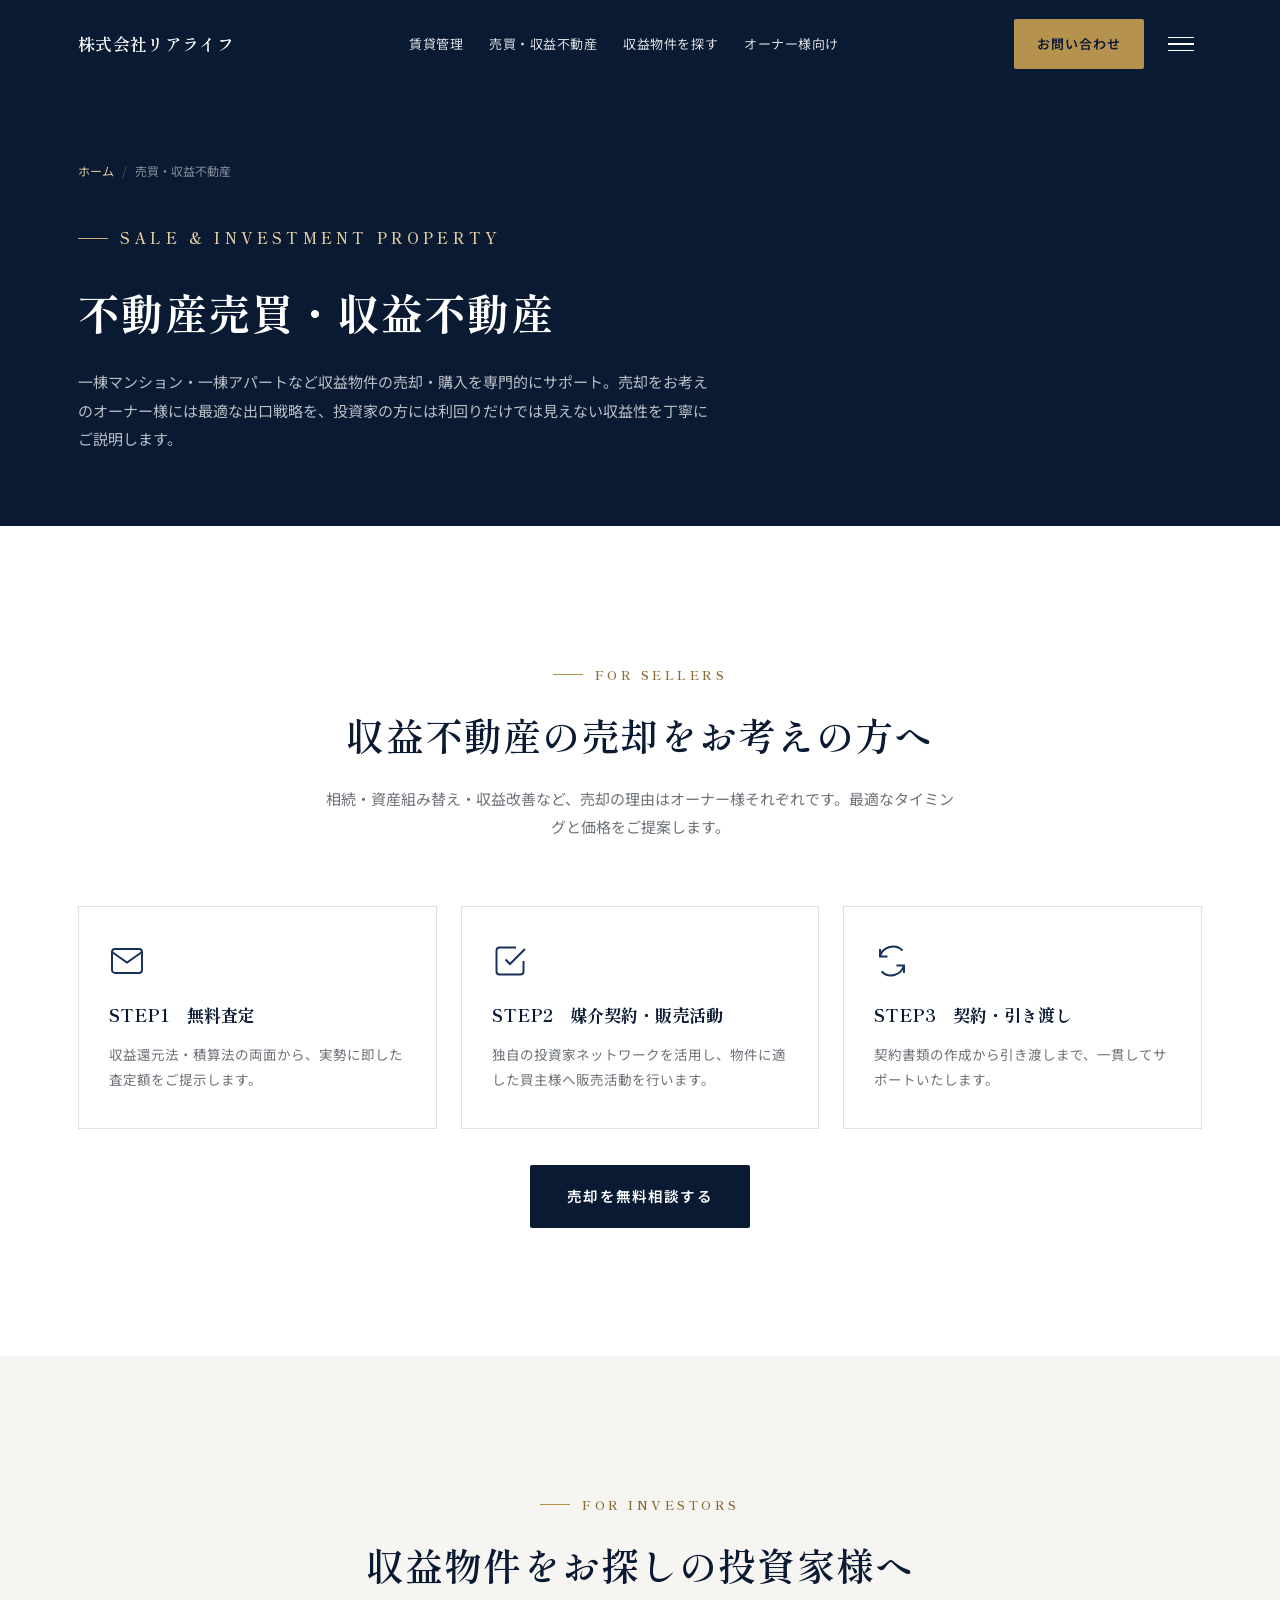
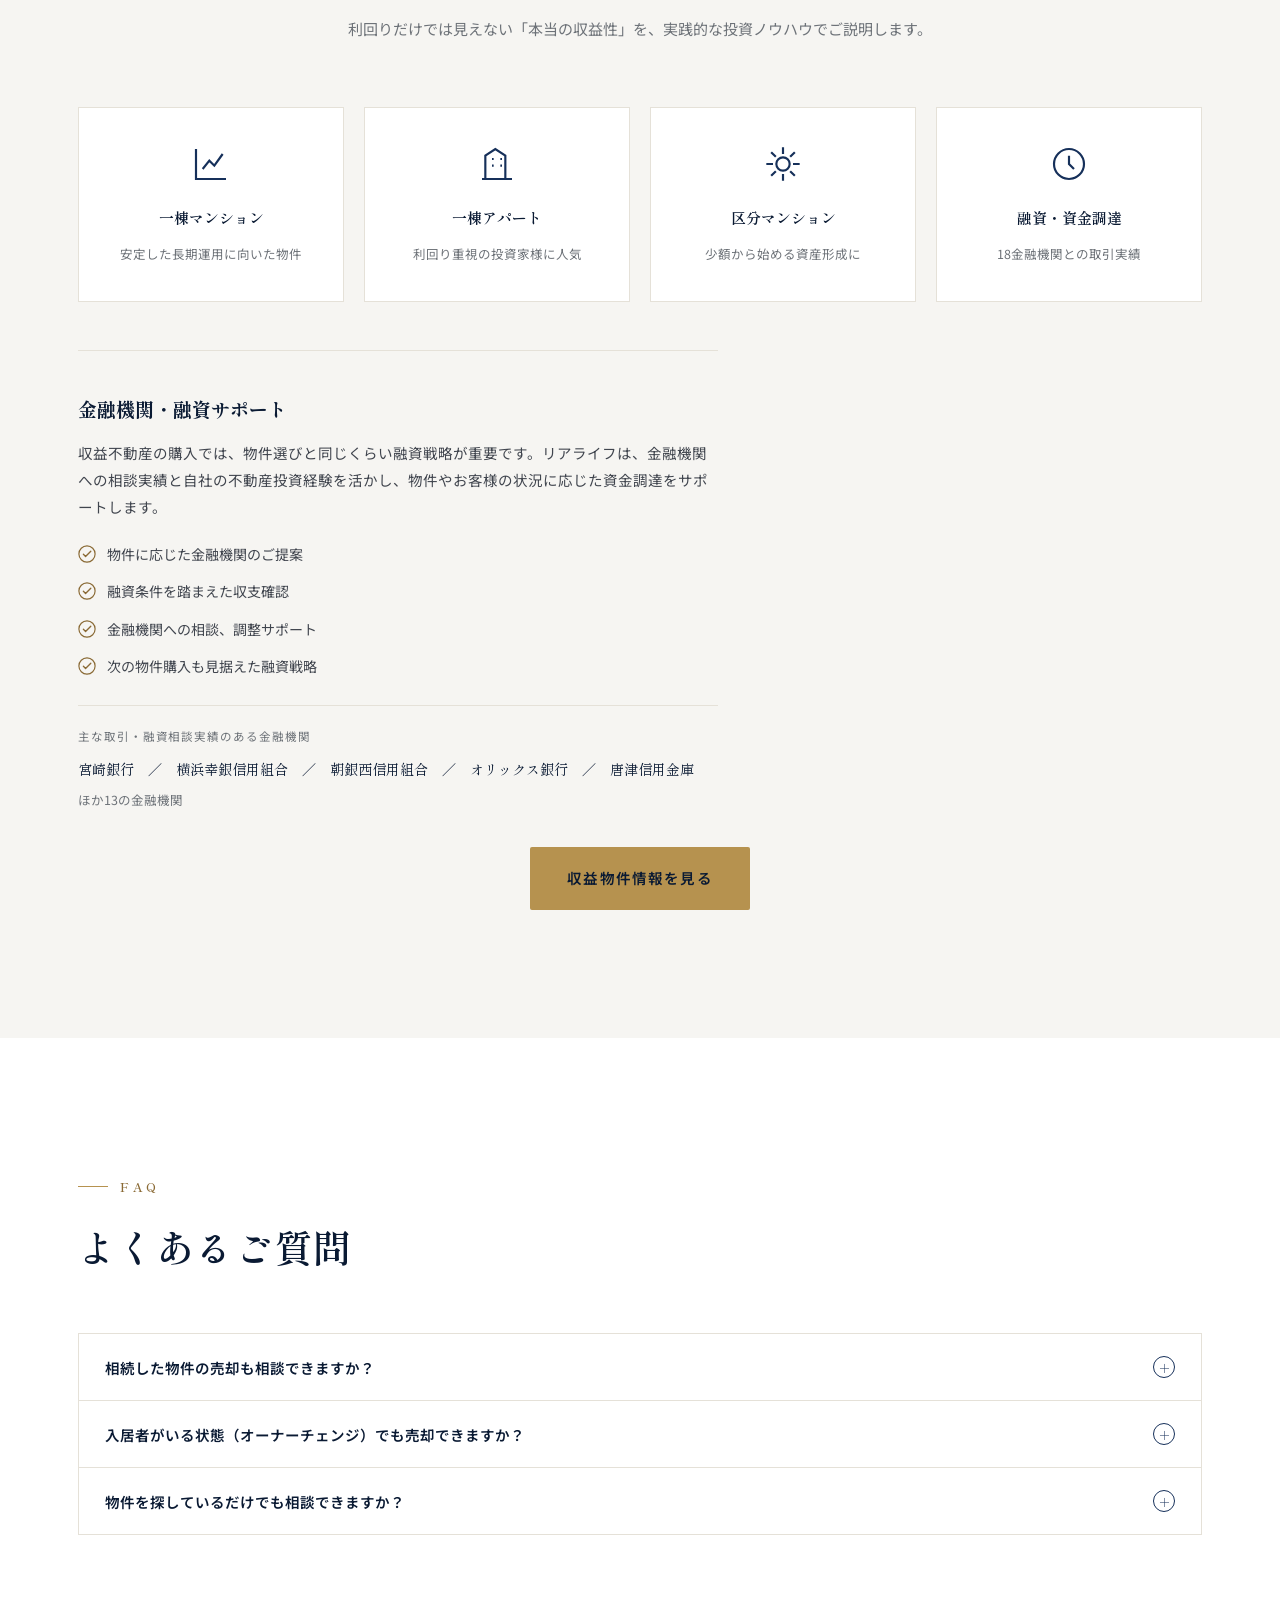
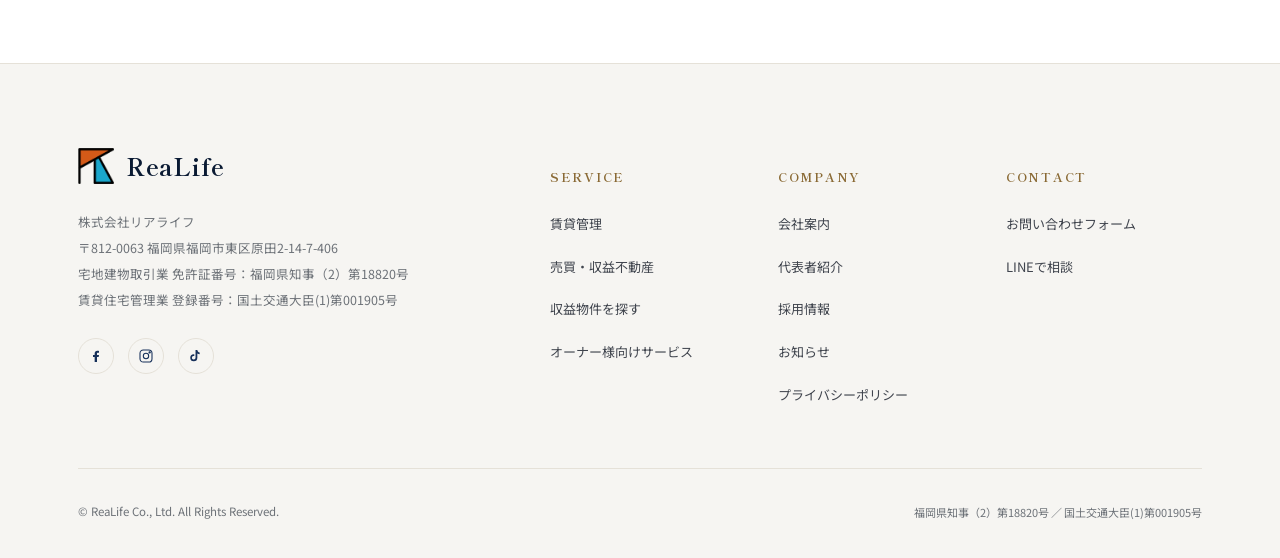
==== pages/baibai.html @ 7f7ec843 "Route inquiry buttons to the contact form, fix form a11y/SEO, tidy copy Consultation/application but" ====
﻿<!doctype html>
<html lang="ja">
<head>
<meta charset="UTF-8" />
<meta name="viewport" content="width=device-width, initial-scale=1, viewport-fit=cover" />
<title>売買・収益不動産｜株式会社リアライフ｜福岡の収益物件売却</title>
<meta name="description" content="福岡の収益不動産売買なら株式会社リアライフ。一棟マンション・一棟アパートの売却相談、投資家様への物件紹介まで対応します。" />
<link rel="canonical" href="https://www.rl-group.jp/pages/baibai.html" />

<!-- Open Graph -->
<meta property="og:type" content="website" />
<meta property="og:site_name" content="株式会社リアライフ" />
<meta property="og:title" content="売買・収益不動産｜株式会社リアライフ｜福岡の収益物件売却" />
<meta property="og:description" content="福岡の収益不動産売買なら株式会社リアライフ。一棟マンション・一棟アパートの売却相談、投資家様への物件紹介まで対応します。" />
<meta property="og:url" content="https://www.rl-group.jp/pages/baibai.html" />
<meta property="og:image" content="../assets/img/ogp-realife.jpg" />
<meta property="og:locale" content="ja_JP" />
<meta name="twitter:card" content="summary_large_image" />
<meta name="twitter:title" content="売買・収益不動産｜株式会社リアライフ｜福岡の収益物件売却" />
<meta name="twitter:description" content="福岡の収益不動産売買なら株式会社リアライフ。一棟マンション・一棟アパートの売却相談、投資家様への物件紹介まで対応します。" />
<meta name="twitter:image" content="../assets/img/ogp-realife.jpg" />
<link rel="icon" href="../assets/img/logo-icon.png" type="image/png" />
<meta name="theme-color" content="#eaf6fb" />
<link rel="preconnect" href="https://fonts.googleapis.com" />
<link rel="preconnect" href="https://fonts.gstatic.com" crossorigin />
<link href="https://fonts.googleapis.com/css2?family=Shippori+Mincho:wght@500;600;700&family=Noto+Sans+JP:wght@400;500;600;700&display=swap" rel="stylesheet" />
<link rel="stylesheet" href="../assets/css/style.css" />
</head>
<body>

<header class="site-header">
  <div class="container">
    <a href="../index.html" class="brand">
      <span class="brand-name">株式会社リアライフ</span>
    </a>

    <nav class="main-nav" aria-label="グローバルナビゲーション">
      <a href="chintai-kanri.html">賃貸管理</a>
      <a href="baibai.html">売買・収益不動産</a>
      <a href="bukken.html">収益物件を探す</a>
      <a href="owner.html">オーナー様向け</a>
    </nav>

    <div class="header-actions">
      <a href="contact.html" class="btn btn-gold btn-sm">お問い合わせ</a>
      <button class="nav-toggle" aria-label="メニューを開く" aria-expanded="false">
        <span></span><span></span><span></span>
      </button>
    </div>
  </div>
</header>

<nav class="mobile-nav" aria-label="モバイルナビゲーション">
  <div class="mobile-nav-groups">
    <div class="mobile-nav-group">
      <p class="mobile-nav-label">サービスを探す</p>
      <ul>
        <li><a href="../index.html#service">サービス紹介</a></li>
        <li><a href="chintai-kanri.html">賃貸管理</a></li>
        <li><a href="baibai.html">売買・収益不動産</a></li>
        <li><a href="bukken.html">収益物件を探す</a></li>
        <li><a href="owner.html">オーナー様向け</a></li>
      </ul>
    </div>
    <div class="mobile-nav-group">
      <p class="mobile-nav-label">リアライフを知る</p>
      <ul>
        <li><a href="company.html">会社案内</a></li>
        <li><a href="president.html">代表者紹介</a></li>
        <li><a href="../index.html#numbers">数字で見るリアライフ</a></li>
        <li><a href="../index.html#about">リアライフについて</a></li>
      </ul>
    </div>
    <div class="mobile-nav-group">
      <p class="mobile-nav-label">その他</p>
      <ul>
        <li><a href="../index.html#voice">オーナー様の声</a></li>
        <li><a href="news.html">お知らせ</a></li>
        <li><a href="recruit.html">採用情報</a></li>
        <li><a href="contact.html">お問い合わせ</a></li>
      </ul>
    </div>
  </div>
</nav>

<main>
  <section class="page-hero">
    <div class="container">
      <nav class="breadcrumb"><a href="../index.html">ホーム</a><span class="sep">/</span><span>売買・収益不動産</span></nav>
      <p class="eyebrow">SALE &amp; INVESTMENT PROPERTY</p>
      <h1>不動産売買・収益不動産</h1>
      <p>一棟マンション・一棟アパートなど収益物件の売却・購入を専門的にサポート。売却をお考えのオーナー様には最適な出口戦略を、投資家の方には利回りだけでは見えない収益性を丁寧にご説明します。</p>
    </div>
  </section>

  <section class="section-pad">
    <div class="container">
      <div class="section-head reveal">
        <p class="eyebrow" style="justify-content:center">FOR SELLERS</p>
        <h2 class="section-title">収益不動産の売却をお考えの方へ</h2>
        <p class="section-lead">相続・資産組み替え・収益改善など、売却の理由はオーナー様それぞれです。最適なタイミングと価格をご提案します。</p>
      </div>
      <div class="results-grid reveal">
        <div class="result-card">
          <div class="icon"><svg viewBox="0 0 24 24" fill="none" stroke="currentColor" stroke-width="1.5"><rect x="2" y="4" width="20" height="16" rx="2"/><path d="m22 6-10 7L2 6"/></svg></div>
          <h4>STEP1　無料査定</h4>
          <p>収益還元法・積算法の両面から、実勢に即した査定額をご提示します。</p>
        </div>
        <div class="result-card">
          <div class="icon"><svg viewBox="0 0 24 24" fill="none" stroke="currentColor" stroke-width="1.5"><path d="M9 11l3 3L22 4"/><path d="M21 12v7a2 2 0 0 1-2 2H5a2 2 0 0 1-2-2V5a2 2 0 0 1 2-2h11"/></svg></div>
          <h4>STEP2　媒介契約・販売活動</h4>
          <p>独自の投資家ネットワークを活用し、物件に適した買主様へ販売活動を行います。</p>
        </div>
        <div class="result-card">
          <div class="icon"><svg viewBox="0 0 24 24" fill="none" stroke="currentColor" stroke-width="1.5"><path d="M4 4v5h5"/><path d="M20 20v-5h-5"/><path d="M4 9a9 9 0 0 1 15-4M20 15a9 9 0 0 1-15 4"/></svg></div>
          <h4>STEP3　契約・引き渡し</h4>
          <p>契約書類の作成から引き渡しまで、一貫してサポートいたします。</p>
        </div>
      </div>
      <div class="news-more reveal">
        <a href="contact.html?type=sale#contact-form" class="btn btn-navy">売却を無料相談する</a>
      </div>
    </div>
  </section>

  <section class="section-pad bg-off">
    <div class="container">
      <div class="section-head reveal">
        <p class="eyebrow" style="justify-content:center">FOR INVESTORS</p>
        <h2 class="section-title">収益物件をお探しの投資家様へ</h2>
        <p class="section-lead">利回りだけでは見えない「本当の収益性」を、実践的な投資ノウハウでご説明します。</p>
      </div>
      <div class="service-grid reveal">
        <div class="service-card">
          <div class="service-icon"><svg viewBox="0 0 24 24" fill="none" stroke="currentColor" stroke-width="1.5"><path d="M3 3v18h18"/><path d="M7 15l4-5 3 3 5-7"/></svg></div>
          <p class="service-name">一棟マンション</p>
          <p class="service-desc">安定した長期運用に向いた物件</p>
        </div>
        <div class="service-card">
          <div class="service-icon"><svg viewBox="0 0 24 24" fill="none" stroke="currentColor" stroke-width="1.5"><path d="M3 21h18M5 21V7l6-4 6 4v14M9 9h1M9 13h1M14 9h1M14 13h1"/></svg></div>
          <p class="service-name">一棟アパート</p>
          <p class="service-desc">利回り重視の投資家様に人気</p>
        </div>
        <div class="service-card">
          <div class="service-icon"><svg viewBox="0 0 24 24" fill="none" stroke="currentColor" stroke-width="1.5"><path d="M12 2v4M12 18v4M4.9 4.9l2.8 2.8M16.3 16.3l2.8 2.8M2 12h4M18 12h4M4.9 19.1l2.8-2.8M16.3 7.7l2.8-2.8"/><circle cx="12" cy="12" r="4"/></svg></div>
          <p class="service-name">区分マンション</p>
          <p class="service-desc">少額から始める資産形成に</p>
        </div>
        <div class="service-card">
          <div class="service-icon"><svg viewBox="0 0 24 24" fill="none" stroke="currentColor" stroke-width="1.5"><circle cx="12" cy="12" r="9"/><path d="M12 7v5l3 3"/></svg></div>
          <p class="service-name">融資・資金調達</p>
          <p class="service-desc">18金融機関との取引実績</p>
        </div>
      </div>
      <div class="finance-support reveal">
        <h3>金融機関・融資サポート</h3>
        <p>収益不動産の購入では、物件選びと同じくらい融資戦略が重要です。リアライフは、金融機関への相談実績と自社の不動産投資経験を活かし、物件やお客様の状況に応じた資金調達をサポートします。</p>
        <ul class="cp-points">
          <li><svg class="cp-check" viewBox="0 0 20 20" aria-hidden="true"><circle cx="10" cy="10" r="9" fill="none" stroke="currentColor" stroke-width="1.3"/><path d="M6 10.3l2.4 2.4L14.2 7" fill="none" stroke="currentColor" stroke-width="1.5" stroke-linecap="round" stroke-linejoin="round"/></svg>物件に応じた金融機関のご提案</li>
          <li><svg class="cp-check" viewBox="0 0 20 20" aria-hidden="true"><circle cx="10" cy="10" r="9" fill="none" stroke="currentColor" stroke-width="1.3"/><path d="M6 10.3l2.4 2.4L14.2 7" fill="none" stroke="currentColor" stroke-width="1.5" stroke-linecap="round" stroke-linejoin="round"/></svg>融資条件を踏まえた収支確認</li>
          <li><svg class="cp-check" viewBox="0 0 20 20" aria-hidden="true"><circle cx="10" cy="10" r="9" fill="none" stroke="currentColor" stroke-width="1.3"/><path d="M6 10.3l2.4 2.4L14.2 7" fill="none" stroke="currentColor" stroke-width="1.5" stroke-linecap="round" stroke-linejoin="round"/></svg>金融機関への相談、調整サポート</li>
          <li><svg class="cp-check" viewBox="0 0 20 20" aria-hidden="true"><circle cx="10" cy="10" r="9" fill="none" stroke="currentColor" stroke-width="1.3"/><path d="M6 10.3l2.4 2.4L14.2 7" fill="none" stroke="currentColor" stroke-width="1.5" stroke-linecap="round" stroke-linejoin="round"/></svg>次の物件購入も見据えた融資戦略</li>
        </ul>
        <div class="finance-banks">
          <p class="finance-banks-label">主な取引・融資相談実績のある金融機関</p>
          <p class="finance-banks-list"><span>宮崎銀行</span>　／　<span>横浜幸銀信用組合</span>　／　<span>朝銀西信用組合</span>　／　<span>オリックス銀行</span>　／　<span>唐津信用金庫</span></p>
          <p class="finance-banks-more">ほか13の金融機関</p>
        </div>
      </div>
      <div class="news-more reveal">
        <a href="bukken.html" class="btn btn-gold">収益物件情報を見る</a>
      </div>
    </div>
  </section>

  <section class="section-pad">
    <div class="container">
      <div class="section-head left reveal">
        <p class="eyebrow">FAQ</p>
        <h2 class="section-title" style="text-align:left">よくあるご質問</h2>
      </div>
      <div class="faq-list reveal">
        <div class="faq-item">
          <button class="faq-q"><span>相続した物件の売却も相談できますか？</span><span class="mark">＋</span></button>
          <div class="faq-a"><div class="faq-a-inner">はい、相続に伴う不動産の売却相談を多数お受けしています。税理士・司法書士とも連携し、スムーズな売却をサポートします。</div></div>
        </div>
        <div class="faq-item">
          <button class="faq-q"><span>入居者がいる状態（オーナーチェンジ）でも売却できますか？</span><span class="mark">＋</span></button>
          <div class="faq-a"><div class="faq-a-inner">可能です。オーナーチェンジ物件として、収益還元価格を基準に査定・販売活動を行います。</div></div>
        </div>
        <div class="faq-item">
          <button class="faq-q"><span>物件を探しているだけでも相談できますか？</span><span class="mark">＋</span></button>
          <div class="faq-a"><div class="faq-a-inner">もちろんです。条件に近い新着物件が出た際にご連絡することも可能です。お気軽にお問い合わせください。</div></div>
        </div>
      </div>
    </div>
  </section>
</main>

<footer class="site-footer">
  <div class="container">
    <div class="footer-top">
      <div class="footer-brand reveal">
        <div class="brand" style="margin-bottom:4px;">
          <img src="../assets/img/logo-icon.png" alt="株式会社リアライフ" class="brand-logo" width="40" height="40" />
          <span class="brand-mark">ReaLife</span>
        </div>
        <p>
          株式会社リアライフ<br />
          〒812-0063 福岡県福岡市東区原田2-14-7-406<br />
          宅地建物取引業 免許証番号：福岡県知事（2）第18820号<br />
          賃貸住宅管理業 登録番号：国土交通大臣(1)第001905号
        </p>
        <div class="footer-sns">
          <a href="https://www.facebook.com/profile.php?id=100063649566721" aria-label="Facebook"><svg viewBox="0 0 24 24" fill="currentColor"><path d="M13.5 21v-7.5h2.5l.5-3H13.5V8.5c0-.9.25-1.5 1.55-1.5H16.5V4.35C16.2 4.3 15.2 4.2 14 4.2c-2.4 0-4 1.45-4 4.1V10.5H7.5v3H10V21h3.5Z"/></svg></a>
          <a href="https://www.instagram.com/manshitsu_madoguchi_realife/" aria-label="Instagram"><svg viewBox="0 0 24 24" fill="none" stroke="currentColor" stroke-width="1.6"><rect x="3" y="3" width="18" height="18" rx="5"/><circle cx="12" cy="12" r="4"/><circle cx="17.5" cy="6.5" r="1"/></svg></a>
          <a href="https://www.tiktok.com/@realife_manshitsu" aria-label="TikTok"><svg viewBox="0 0 24 24" fill="currentColor"><path d="M14 3c.3 1.9 1.6 3.4 3.5 3.8V9.4c-1.3 0-2.5-.4-3.5-1.1v6.4a5.3 5.3 0 1 1-5.3-5.3c.2 0 .5 0 .7.1v2.6a2.7 2.7 0 1 0 1.9 2.6V3H14Z"/></svg></a>
        </div>
      </div>

      <div class="footer-cols">
        <div class="footer-col reveal">
          <h5>SERVICE</h5>
          <ul>
            <li><a href="chintai-kanri.html">賃貸管理</a></li>
            <li><a href="baibai.html">売買・収益不動産</a></li>
            <li><a href="bukken.html">収益物件を探す</a></li>
            <li><a href="owner.html">オーナー様向けサービス</a></li>
          </ul>
        </div>
        <div class="footer-col reveal">
          <h5>COMPANY</h5>
          <ul>
            <li><a href="company.html">会社案内</a></li>
            <li><a href="president.html">代表者紹介</a></li>
            <li><a href="recruit.html">採用情報</a></li>
            <li><a href="news.html">お知らせ</a></li>
            <li><a href="privacy.html">プライバシーポリシー</a></li>
          </ul>
        </div>
        <div class="footer-col reveal">
          <h5>CONTACT</h5>
          <ul>
            <li><a href="contact.html">お問い合わせフォーム</a></li>
            <li><a href="#">LINEで相談</a></li>
          </ul>
        </div>
      </div>
    </div>

    <div class="footer-bottom">
      <span>© ReaLife Co., Ltd. All Rights Reserved.</span>
      <span class="footer-license">福岡県知事（2）第18820号 ／ 国土交通大臣(1)第001905号</span>
    </div>
  </div>
</footer>

<div class="mobile-cta-bar" aria-label="お問い合わせクイックメニュー">
  <a href="#" class="cta-line">
    <svg viewBox="0 0 24 24" fill="currentColor"><path d="M12 2C6.48 2 2 5.94 2 10.8c0 2.8 1.55 5.28 3.97 6.9-.13.98-.5 2.36-1.15 3.6-.1.2.09.42.3.36 1.98-.55 3.5-1.32 4.32-1.82.83.16 1.7.24 2.56.24 5.52 0 10-3.94 10-8.8S17.52 2 12 2Z"/></svg>
    LINE相談
  </a>
  <a href="tel:0927105982" class="cta-tel">
    <svg viewBox="0 0 24 24" fill="none" stroke="currentColor" stroke-width="1.6"><path d="M22 16.92v3a2 2 0 0 1-2.18 2 19.79 19.79 0 0 1-8.63-3.07 19.5 19.5 0 0 1-6-6 19.79 19.79 0 0 1-3.07-8.67A2 2 0 0 1 4.11 2h3a2 2 0 0 1 2 1.72c.13.98.36 1.94.68 2.86a2 2 0 0 1-.45 2.11L8.09 9.91a16 16 0 0 0 6 6l1.22-1.22a2 2 0 0 1 2.11-.45c.92.32 1.88.55 2.86.68A2 2 0 0 1 22 16.92Z"/></svg>
    電話する
  </a>
  <a href="contact.html" class="cta-form">
    <svg viewBox="0 0 24 24" fill="none" stroke="currentColor" stroke-width="1.6"><rect x="2" y="4" width="20" height="16" rx="2"/><path d="m22 6-10 7L2 6"/></svg>
    問い合わせ
  </a>
</div>

<button class="to-top" aria-label="ページの先頭へ戻る">
  <svg viewBox="0 0 24 24" fill="none" stroke="currentColor" stroke-width="2"><path d="M18 15l-6-6-6 6"/></svg>
</button>

<script src="../assets/js/main.js"></script>
</body>
</html>
---- assets/css/style.css ----
/* ==========================================================================
   ReaLife Co., Ltd. — Corporate Website
   Design tokens: Deep Navy (structure, majority) / White & Off-white (space)
   Gold used sparingly — thin lines, small icons, headings, buttons, numbers
   ========================================================================== */

:root {
  /* Navy — structural, majority of the palette */
  --navy-900: #0a1a33;
  --navy-800: #0f2547;
  --navy-700: #16305a;
  --navy-600: #1e3d6e;

  /* Gold — sparing accent only (lines, small icons, headings, buttons, numbers) */
  --gold-700: #8a6a35; /* deep, for text/icons on white */
  --gold-500: #b6924f; /* mid, for lines, borders, button fill */
  --gold-400: #cfae78; /* lighter, for accents on dark backgrounds */
  --gold-300: #e2caa0; /* pale, for hairline accents on navy */
  --gold-100: #f4ecda; /* pale tint background for small tags */

  /* legacy aliases kept so nothing else in the codebase needs to change */
  --blue-700: var(--navy-700);
  --blue-500: var(--gold-500);
  --blue-300: var(--gold-300);
  --blue-100: var(--gold-100);
  --orange-700: var(--gold-700);
  --orange-500: var(--gold-500);
  --orange-400: var(--gold-400);
  --orange-100: var(--gold-100);

  --white: #ffffff;
  --off-white: #f6f5f2;
  --paper: #fbfaf8;
  --ink-900: #1a1d24;
  --ink-700: #40454e;
  --ink-500: #6d7278;
  --line: #e5e1d8;

  /* Type — two families only */
  --font-serif: "Shippori Mincho", "Noto Serif JP", serif;
  --font-sans: "Noto Sans JP", "Hiragino Kaku Gothic ProN", sans-serif;

  /* Layout */
  --container: 1180px;
  --header-h: 88px;
  --header-h-sm: 68px;
  --radius: 2px;
  --ease: cubic-bezier(0.22, 1, 0.36, 1);
  --ease-slow: cubic-bezier(0.19, 1, 0.22, 1);
}

/* ---------- Reset ---------- */
*,
*::before,
*::after {
  box-sizing: border-box;
}
html {
  scroll-behavior: smooth;
  scroll-padding-top: var(--header-h);
  -webkit-text-size-adjust: 100%;
  text-size-adjust: 100%;
}
body {
  margin: 0;
  font-family: var(--font-sans);
  color: var(--ink-900);
  background: var(--white);
  line-height: 1.85;
  -webkit-font-smoothing: antialiased;
  overflow-x: hidden;
}
img {
  max-width: 100%;
  display: block;
}
a {
  color: inherit;
  text-decoration: none;
}
ul {
  list-style: none;
  margin: 0;
  padding: 0;
}
h1, h2, h3, h4, p {
  margin: 0;
}
button {
  font-family: inherit;
  cursor: pointer;
}
.container {
  max-width: var(--container);
  margin: 0 auto;
  padding: 0 28px;
}

@media (max-width: 640px) {
  .container {
    padding: 0 22px;
  }
}
.only-pc {
  display: none;
}
@media (min-width: 768px) {
  .only-pc {
    display: inline;
  }
}

/* ---------- Utility ---------- */
.eyebrow {
  display: inline-flex;
  align-items: center;
  gap: 12px;
  font-family: var(--font-serif);
  font-size: 12.5px;
  letter-spacing: 0.28em;
  color: var(--gold-700);
  font-weight: 600;
  margin-bottom: 20px;
}
.eyebrow::before {
  content: "";
  width: 30px;
  height: 1px;
  background: var(--gold-500);
}
.eyebrow.on-dark {
  color: var(--gold-300);
}
.eyebrow.on-dark::before {
  background: var(--gold-400);
}
.section-head {
  text-align: center;
  max-width: 640px;
  margin: 0 auto 64px;
}
.section-head.left {
  text-align: left;
  margin: 0 0 56px;
}
.section-title {
  font-family: var(--font-serif);
  font-size: clamp(26px, 3.6vw, 38px);
  font-weight: 600;
  color: var(--navy-900);
  letter-spacing: 0.03em;
  line-height: 1.55;
}
.section-lead {
  margin-top: 20px;
  color: var(--ink-500);
  font-size: 15px;
  line-height: 1.9;
}
.section-pad {
  padding: 128px 0;
}
@media (max-width: 900px) {
  .section-pad {
    padding: 92px 0;
  }
}
@media (max-width: 640px) {
  .section-pad {
    padding: 76px 0;
  }
}
.bg-off {
  background: var(--off-white);
}
.bg-navy {
  background: var(--navy-900);
  color: var(--white);
}

/* Reveal-on-scroll — slow, deliberate, no bounce */
.reveal {
  opacity: 0;
  transform: translateY(22px);
  transition: opacity 1.1s var(--ease-slow), transform 1.1s var(--ease-slow);
}
.reveal.is-visible {
  opacity: 1;
  transform: translateY(0);
}
@media (prefers-reduced-motion: reduce) {
  .reveal {
    opacity: 1;
    transform: none;
    transition: none;
  }
}

/* Buttons — quiet, no gradients, gold used only on the primary action */
.btn {
  display: inline-flex;
  align-items: center;
  justify-content: center;
  gap: 10px;
  padding: 17px 36px;
  border-radius: var(--radius);
  font-size: 14.5px;
  font-weight: 600;
  letter-spacing: 0.08em;
  border: 1px solid transparent;
  transition: all 0.5s var(--ease);
  white-space: nowrap;
}
.btn-gold {
  background: var(--gold-500);
  color: var(--navy-900);
}
.btn-gold:hover {
  background: var(--gold-700);
  color: var(--white);
  transform: translateY(-1px);
  box-shadow: 0 10px 24px rgba(138, 106, 53, 0.22);
}
.btn-outline {
  background: transparent;
  border-color: rgba(255, 255, 255, 0.45);
  color: var(--white);
}
.btn-outline:hover {
  border-color: var(--gold-400);
  color: var(--gold-300);
}
.btn-outline-navy {
  background: transparent;
  border-color: var(--navy-700);
  color: var(--navy-900);
}
.btn-outline-navy:hover {
  background: var(--navy-900);
  color: var(--white);
}
.mobile-nav .btn-outline-navy {
  border-color: rgba(255, 255, 255, 0.4);
  color: var(--white);
}
.mobile-nav .btn-outline-navy:hover {
  background: rgba(255, 255, 255, 0.1);
  color: var(--white);
}
.btn-navy {
  background: var(--navy-900);
  color: var(--white);
}
.btn-navy:hover {
  background: var(--navy-700);
}
.btn-sm {
  padding: 12px 22px;
  font-size: 13px;
}
.btn-block {
  width: 100%;
}

/* ==========================================================================
   Header — transparent over the dark hero, solid navy once scrolled
   ========================================================================== */
.site-header {
  position: fixed;
  top: 0;
  left: 0;
  right: 0;
  z-index: 500;
  height: var(--header-h);
  display: flex;
  align-items: center;
  background: transparent;
  transition: background 0.5s var(--ease), height 0.5s var(--ease), box-shadow 0.5s var(--ease);
}
.site-header .container {
  display: flex;
  align-items: center;
  justify-content: space-between;
  width: 100%;
}
.site-header.is-scrolled,
.site-header.is-open {
  background: rgba(10, 26, 51, 0.97);
  backdrop-filter: blur(10px);
  height: var(--header-h-sm);
  box-shadow: 0 4px 28px rgba(0, 0, 0, 0.12);
}

.brand {
  display: flex;
  align-items: center;
  gap: 12px;
  color: var(--white);
  font-family: var(--font-serif);
  flex-shrink: 0;
}
.brand-logo {
  width: 36px;
  height: 36px;
  object-fit: contain;
  flex-shrink: 0;
}
.brand-mark {
  font-size: 21px;
  font-weight: 700;
  letter-spacing: 0.03em;
}
.brand-name {
  font-size: 17px;
  font-weight: 600;
  letter-spacing: 0.02em;
  color: var(--white);
  white-space: nowrap;
}
@media (max-width: 480px) {
  .brand-name {
    font-size: 14.5px;
    letter-spacing: 0.01em;
  }
}
@media (max-width: 380px) {
  .brand-name {
    font-size: 12.5px;
    letter-spacing: 0;
  }
}
.main-nav {
  display: none;
}
.site-header.is-open .main-nav {
  display: none;
}
@media (min-width: 1240px) {
  .main-nav {
    display: flex;
    align-items: center;
    gap: 26px;
  }
  .main-nav a {
    color: rgba(255, 255, 255, 0.86);
    font-size: 13px;
    letter-spacing: 0.04em;
    position: relative;
    padding: 6px 0;
    white-space: nowrap;
    transition: color 0.3s var(--ease);
  }
  .main-nav a:hover {
    color: var(--white);
  }
  .main-nav a::after {
    content: "";
    position: absolute;
    left: 0;
    bottom: 0;
    width: 0;
    height: 1px;
    background: var(--gold-400);
    transition: width 0.4s var(--ease);
  }
  .main-nav a:hover::after {
    width: 100%;
  }
}

.header-actions {
  display: flex;
  align-items: center;
  gap: 18px;
  flex-shrink: 0;
}
.site-header.is-open .header-actions .btn-gold {
  display: none;
}
@media (max-width: 380px) {
  .header-actions {
    gap: 8px;
  }
  .header-actions .btn-sm {
    padding: 9px 14px;
    font-size: 12px;
  }
  .brand {
    gap: 6px;
  }
  .brand-mark {
    font-size: 18px;
  }
}
@media (max-width: 640px) {
  .page-home .header-actions .btn-sm {
    padding: 9px 16px;
    font-size: 12px;
  }
}
.nav-toggle {
  display: flex;
  flex-direction: column;
  justify-content: center;
  gap: 5px;
  width: 40px;
  height: 40px;
  background: transparent;
  border: none;
  z-index: 600;
  position: relative;
}
.nav-toggle span {
  width: 26px;
  height: 1.5px;
  background: var(--white);
  transition: transform 0.35s var(--ease), opacity 0.35s var(--ease);
}
.nav-toggle.is-active span:nth-child(1) {
  transform: translateY(6.5px) rotate(45deg);
}
.nav-toggle.is-active span:nth-child(2) {
  opacity: 0;
}
.nav-toggle.is-active span:nth-child(3) {
  transform: translateY(-6.5px) rotate(-45deg);
}

.mobile-nav {
  position: fixed;
  inset: 0;
  background: var(--navy-900);
  z-index: 450;
  display: flex;
  flex-direction: column;
  justify-content: safe center;
  overflow-y: auto;
  padding: 108px 32px calc(40px + env(safe-area-inset-bottom));
  transform: translateY(-100%);
  transition: transform 0.6s var(--ease);
}
.mobile-nav.is-open {
  transform: translateY(0);
}
.mobile-nav > ul {
  display: flex;
  flex-direction: column;
  gap: 2px;
  width: 100%;
  max-width: 900px;
  margin: 0 auto;
}
@media (min-width: 640px) {
  .mobile-nav > ul {
    display: grid;
    grid-template-columns: repeat(2, 1fr);
    gap: 2px 48px;
  }
}
@media (min-width: 1000px) {
  .mobile-nav > ul {
    grid-template-columns: repeat(3, 1fr);
  }
}
.mobile-nav a {
  display: block;
  color: var(--white);
  font-family: var(--font-serif);
  font-size: 18px;
  letter-spacing: 0.02em;
  padding: 13px 0;
  border-bottom: 1px solid rgba(255, 255, 255, 0.12);
  transition: color 0.3s var(--ease);
}
.mobile-nav a:hover {
  color: var(--gold-400);
}
.mobile-nav-foot {
  margin-top: 32px;
  display: flex;
  flex-direction: column;
  gap: 12px;
  max-width: 360px;
  margin-left: auto;
  margin-right: auto;
}
.mobile-nav-groups {
  display: flex;
  flex-direction: column;
  gap: 34px;
  width: 100%;
  max-width: 960px;
  margin: 0 auto;
}
.mobile-nav-group ul {
  display: flex;
  flex-direction: column;
  gap: 2px;
}
.mobile-nav-label {
  font-family: var(--font-sans);
  font-size: 12px;
  font-weight: 600;
  letter-spacing: 0.14em;
  color: var(--gold-400);
  margin: 0 0 12px;
  padding-bottom: 12px;
  border-bottom: 1px solid rgba(255, 255, 255, 0.18);
}
@media (min-width: 700px) {
  .mobile-nav-groups {
    flex-direction: row;
    align-items: flex-start;
    justify-content: center;
    gap: 56px;
  }
  .mobile-nav-group {
    flex: 1;
    max-width: 260px;
  }
}

/* ==========================================================================
   Hero — a quiet, dark, image-led first view
   ========================================================================== */
.hero {
  position: relative;
  min-height: 100svh;
  display: flex;
  align-items: flex-end;
  color: var(--white);
  overflow: hidden;
  background: var(--navy-900);
}
.hero-media {
  position: absolute;
  inset: 0;
  z-index: 0;
}
.hero-media-img {
  width: 100%;
  height: 100%;
  object-fit: cover;
  object-position: 65% 50%;
  animation: heroZoom 26s var(--ease-slow) forwards;
}
@media (max-width: 900px) {
  .hero-media-img {
    object-position: 78% 50%;
  }
}
@media (max-width: 480px) {
  .hero-media-img {
    object-position: 88% 50%;
  }
}
.hero-media::after {
  content: "";
  position: absolute;
  inset: 0;
  background: linear-gradient(
    180deg,
    rgba(6, 14, 28, 0.32) 0%,
    rgba(6, 14, 28, 0.38) 40%,
    rgba(6, 14, 28, 0.86) 100%
  );
}
.hero-content {
  position: relative;
  z-index: 2;
  width: 100%;
  padding-top: calc(var(--header-h) + 48px);
  padding-bottom: 110px;
}
.hero-eyebrow {
  display: flex;
  align-items: center;
  gap: 14px;
  font-size: 12.5px;
  letter-spacing: 0.32em;
  color: var(--gold-300);
  margin-bottom: 30px;
  opacity: 0;
  animation: fadeUp 1.2s var(--ease-slow) 0.3s forwards;
}
.hero-eyebrow::before {
  content: "";
  width: 44px;
  height: 1px;
  background: var(--gold-400);
}
.hero-title {
  font-family: var(--font-serif);
  font-weight: 700;
  font-size: clamp(36px, 5.6vw, 66px);
  line-height: 1.5;
  letter-spacing: 0.04em;
  color: var(--white);
  opacity: 0;
  animation: fadeUp 1.2s var(--ease-slow) 0.55s forwards;
}
.hero-title em {
  font-style: normal;
  color: var(--gold-400);
}
.hero-desc {
  margin-top: 32px;
  font-size: clamp(14px, 1.5vw, 16.5px);
  line-height: 2;
  color: rgba(255, 255, 255, 0.72);
  max-width: 540px;
  opacity: 0;
  animation: fadeUp 1.2s var(--ease-slow) 0.8s forwards;
}
.hero-cta {
  margin-top: 48px;
  display: flex;
  flex-wrap: wrap;
  gap: 18px;
  opacity: 0;
  animation: fadeUp 1.2s var(--ease-slow) 1.05s forwards;
}
.hero-scroll {
  position: absolute;
  right: 32px;
  bottom: 32px;
  z-index: 2;
  display: none;
  flex-direction: column;
  align-items: center;
  gap: 12px;
  color: rgba(255, 255, 255, 0.5);
  font-size: 10px;
  letter-spacing: 0.24em;
}
.hero-scroll .line {
  width: 1px;
  height: 46px;
  background: rgba(255, 255, 255, 0.2);
  overflow: hidden;
  position: relative;
}
.hero-scroll .line::after {
  content: "";
  position: absolute;
  top: -46px;
  left: 0;
  width: 100%;
  height: 100%;
  background: var(--gold-400);
  animation: scrollLine 2.6s ease-in-out infinite;
}
@media (min-width: 768px) {
  .hero-scroll {
    display: flex;
  }
}

/* Mobile-only hero refinements (home page hero, phones ≤640px) */
@media (max-width: 640px) {
  .hero {
    min-height: 92svh;
  }
  .hero-media::after {
    background: linear-gradient(
      180deg,
      rgba(6, 14, 28, 0.5) 0%,
      rgba(6, 14, 28, 0.58) 40%,
      rgba(6, 14, 28, 0.93) 100%
    );
  }
  .hero-content {
    padding-top: calc(var(--header-h) + 22px);
    padding-bottom: 56px;
  }
  .hero-eyebrow {
    font-size: 10px;
    letter-spacing: 0.12em;
    gap: 10px;
    margin-bottom: 18px;
    white-space: nowrap;
  }
  .hero-eyebrow::before {
    width: 26px;
  }
  .hero-desc {
    margin-top: 18px;
  }
  .hero-cta {
    margin-top: 26px;
    gap: 12px;
  }
}
.hero-note {
  margin-top: 26px;
}
@media (max-width: 640px) and (max-height: 700px) {
  .hero-content {
    padding-top: calc(var(--header-h) + 6px);
    padding-bottom: 40px;
  }
  .hero-eyebrow {
    margin-bottom: 8px;
  }
  .hero-desc {
    margin-top: 10px;
  }
  .hero-cta {
    margin-top: 14px;
    gap: 10px;
  }
  .hero-note {
    margin-top: 12px;
  }
}

@keyframes fadeUp {
  from {
    opacity: 0;
    transform: translateY(20px);
  }
  to {
    opacity: 1;
    transform: translateY(0);
  }
}
@keyframes scrollLine {
  0% { top: -46px; }
  60% { top: 46px; }
  100% { top: 46px; }
}
@keyframes heroZoom {
  from { transform: scale(1.09); }
  to { transform: scale(1); }
}
@media (prefers-reduced-motion: reduce) {
  .hero-media-img {
    animation: none;
  }
}

/* ==========================================================================
   About
   ========================================================================== */
.about {
  display: grid;
  gap: 64px;
  align-items: center;
}
@media (min-width: 900px) {
  .about {
    grid-template-columns: 0.9fr 1.1fr;
    gap: 96px;
  }
}
.about-visual {
  position: relative;
}
.about-frame {
  position: relative;
  border-radius: var(--radius);
  overflow: hidden;
  aspect-ratio: 4 / 5;
}
.about-frame img {
  width: 100%;
  height: 100%;
  object-fit: cover;
  object-position: center center;
  display: block;
  opacity: 1;
  filter: none;
  mix-blend-mode: normal;
}
.about-frame.about-frame-wide {
  aspect-ratio: 5 / 4;
}
.about-frame.about-frame-wide::after {
  content: "";
  position: absolute;
  inset: 0;
  background: rgba(8, 20, 40, 0.14);
  z-index: 1;
  pointer-events: none;
}
.visual-caption {
  margin-top: 10px;
  font-size: 11px;
  color: var(--ink-500);
  text-align: right;
}
.about-badge {
  position: absolute;
  left: -1px;
  bottom: -1px;
  background: var(--navy-900);
  color: var(--white);
  padding: 24px 30px;
  z-index: 3;
  font-family: var(--font-serif);
}
.about-badge strong {
  display: block;
  font-size: 32px;
  color: var(--gold-400);
  line-height: 1;
  font-variant-numeric: tabular-nums;
}
.about-badge span {
  font-size: 11px;
  letter-spacing: 0.12em;
  color: rgba(255, 255, 255, 0.65);
}
.about-body p {
  color: var(--ink-700);
  font-size: 15px;
  margin-bottom: 22px;
}
.about-body p:last-child {
  margin-bottom: 0;
}
.about-body .lead {
  font-family: var(--font-serif);
  font-size: 22px;
  color: var(--navy-900);
  line-height: 2;
  margin-bottom: 32px;
}
.about-facts {
  margin-top: 40px;
  display: grid;
  grid-template-columns: repeat(2, 1fr);
  gap: 24px 28px;
  border-top: 1px solid var(--line);
  padding-top: 32px;
}
.about-facts dt {
  font-size: 11.5px;
  color: var(--ink-500);
  letter-spacing: 0.08em;
}
.about-facts dd {
  margin: 6px 0 0;
  font-family: var(--font-serif);
  font-size: 17px;
  color: var(--navy-900);
}

/* ==========================================================================
   Numbers — the one deliberate dark moment beyond the hero: navy + gold
   ========================================================================== */
.numbers-grid {
  display: grid;
  grid-template-columns: repeat(2, 1fr);
  gap: 1px;
  background: rgba(255, 255, 255, 0.1);
  border: 1px solid rgba(255, 255, 255, 0.1);
}
@media (min-width: 768px) {
  .numbers-grid {
    grid-template-columns: repeat(4, 1fr);
  }
}
.number-card {
  background: var(--navy-900);
  padding: 48px 24px;
  text-align: center;
}
.number-value {
  font-family: var(--font-serif);
  font-size: clamp(34px, 4.2vw, 48px);
  color: var(--gold-400);
  font-weight: 700;
  line-height: 1;
  font-variant-numeric: tabular-nums;
}
.number-value .unit {
  font-size: 16px;
  margin-left: 4px;
  color: rgba(255, 255, 255, 0.75);
}
.number-label {
  margin-top: 16px;
  font-size: 12px;
  letter-spacing: 0.05em;
  color: rgba(255, 255, 255, 0.55);
}

/* ==========================================================================
   Service flow + grid
   ========================================================================== */
.flow-strip {
  display: flex;
  flex-wrap: wrap;
  justify-content: center;
  align-items: center;
  gap: 8px;
  margin-bottom: 72px;
}
.flow-step {
  background: transparent;
  border: 1px solid var(--line);
  padding: 12px 22px;
  font-size: 13px;
  color: var(--navy-800);
  font-weight: 600;
  letter-spacing: 0.05em;
  border-radius: var(--radius);
}
.flow-arrow {
  color: var(--gold-500);
  font-size: 14px;
  padding: 0 2px;
}

.service-grid {
  display: grid;
  grid-template-columns: repeat(2, 1fr);
  gap: 20px;
}
@media (min-width: 700px) {
  .service-grid {
    grid-template-columns: repeat(4, 1fr);
  }
}
.service-card {
  background: var(--white);
  border: 1px solid var(--line);
  padding: 36px 22px;
  text-align: center;
  transition: transform 0.5s var(--ease), box-shadow 0.5s var(--ease), border-color 0.5s var(--ease);
}
.service-card:hover {
  transform: translateY(-3px);
  box-shadow: 0 18px 36px rgba(10, 26, 51, 0.07);
  border-color: var(--gold-500);
}
.service-icon {
  width: 40px;
  height: 40px;
  margin: 0 auto 20px;
  color: var(--navy-700);
}
.service-icon svg {
  width: 100%;
  height: 100%;
  stroke-width: 1.3;
}
.service-name {
  font-family: var(--font-serif);
  font-size: 15px;
  color: var(--navy-900);
  font-weight: 600;
}
.service-desc {
  margin-top: 10px;
  font-size: 12.5px;
  color: var(--ink-500);
}

/* ==========================================================================
   Feature split sections (rental management / sale & investment)
   ========================================================================== */
.feature {
  display: grid;
  gap: 56px;
  align-items: center;
}
@media (min-width: 900px) {
  .feature {
    grid-template-columns: 1fr 1fr;
    gap: 80px;
  }
  .feature.reverse .feature-visual {
    order: 2;
  }
}
.feature-visual {
  aspect-ratio: 16 / 12;
  border-radius: var(--radius);
  overflow: hidden;
  position: relative;
}
.feature-visual svg {
  width: 100%;
  height: 100%;
}
.feature-photo {
  width: 100%;
  height: 100%;
  object-fit: cover;
  object-position: 50% 28%;
  display: block;
}
.feature-visual::after {
  content: "";
  position: absolute;
  inset: 0;
  background: rgba(8, 20, 40, 0.16);
  pointer-events: none;
}
@media (max-width: 640px) {
  .feature-visual {
    aspect-ratio: 16 / 10;
  }
}
.feature-tag {
  display: inline-block;
  border: 1px solid var(--navy-700);
  color: var(--navy-700);
  font-size: 11px;
  font-weight: 700;
  letter-spacing: 0.1em;
  padding: 6px 16px;
  border-radius: var(--radius);
  margin-bottom: 22px;
}
.feature-tag.theme-orange {
  border-color: var(--gold-500);
  color: var(--gold-700);
}
.feature h3 {
  font-family: var(--font-serif);
  font-size: clamp(22px, 2.8vw, 29px);
  color: var(--navy-900);
  line-height: 1.7;
  margin-bottom: 24px;
}
.feature p {
  color: var(--ink-700);
  font-size: 14.5px;
  margin-bottom: 26px;
}

/* Property card teaser (used within sale & investment section) */
.property-teaser-grid {
  display: grid;
  gap: 24px;
  margin-top: 40px;
}
@media (min-width: 600px) {
  .property-teaser-grid {
    grid-template-columns: repeat(2, 1fr);
  }
}
.property-card {
  background: var(--white);
  border: 1px solid var(--line);
  overflow: hidden;
  transition: box-shadow 0.5s var(--ease), transform 0.5s var(--ease);
}
.property-card:hover {
  box-shadow: 0 20px 44px rgba(10, 26, 51, 0.09);
  transform: translateY(-3px);
}
.property-photo {
  aspect-ratio: 4/3;
  position: relative;
  overflow: hidden;
}
.property-photo svg {
  width: 100%;
  height: 100%;
  transition: transform 1.4s var(--ease-slow);
}
.property-card:hover .property-photo svg {
  transform: scale(1.05);
}
.property-yield {
  position: absolute;
  top: 14px;
  left: 14px;
  background: var(--navy-900);
  color: var(--gold-400);
  font-family: var(--font-serif);
  font-size: 13px;
  padding: 7px 14px;
}
.property-yield strong {
  font-size: 18px;
  font-variant-numeric: tabular-nums;
}
.property-body {
  padding: 24px 26px 28px;
}
.property-price {
  font-family: var(--font-serif);
  font-size: 23px;
  color: var(--navy-900);
  font-weight: 700;
  font-variant-numeric: tabular-nums;
}
.property-price small {
  font-size: 12px;
  font-family: var(--font-sans);
  color: var(--ink-500);
  font-weight: 400;
}
.property-meta {
  margin-top: 14px;
  display: grid;
  gap: 7px;
  font-size: 12.5px;
  color: var(--ink-500);
  border-top: 1px solid var(--line);
  padding-top: 14px;
}
.property-meta span strong {
  color: var(--ink-700);
  font-weight: 500;
}
.property-more {
  margin-top: 18px;
  display: flex;
  justify-content: flex-end;
  font-size: 13px;
  color: var(--navy-700);
  font-weight: 600;
}

/* ==========================================================================
   Owner pain-point section — quiet, off-white, gold emphasis only
   ========================================================================== */
.owner-section {
  position: relative;
  background: var(--paper);
  color: var(--navy-900);
  overflow: hidden;
}
.owner-question {
  font-family: var(--font-serif);
  font-size: clamp(24px, 4vw, 40px);
  text-align: center;
  line-height: 1.8;
  max-width: 780px;
  margin: 0 auto 24px;
  color: var(--navy-900);
}
.owner-question em {
  font-style: normal;
  color: var(--gold-700);
}
.owner-sub {
  text-align: center;
  color: var(--ink-700);
  font-size: 14px;
  max-width: 600px;
  margin: 0 auto 64px;
  line-height: 1.9;
}
.owner-grid {
  display: grid;
  grid-template-columns: repeat(2, 1fr);
  gap: 16px;
}
@media (min-width: 768px) {
  .owner-grid {
    grid-template-columns: repeat(4, 1fr);
  }
}
.owner-card {
  background: var(--white);
  border: 1px solid var(--line);
  padding: 28px 18px;
  text-align: center;
  transition: border-color 0.4s var(--ease), transform 0.4s var(--ease);
}
.owner-card:hover {
  border-color: var(--gold-500);
  transform: translateY(-3px);
}
.owner-card .num {
  font-family: var(--font-serif);
  color: var(--navy-700);
  font-size: 12.5px;
  letter-spacing: 0.12em;
}
.owner-card .txt {
  margin-top: 12px;
  font-size: 14px;
  font-weight: 600;
  color: var(--navy-900);
}
.owner-cta {
  margin-top: 60px;
  display: flex;
  justify-content: center;
  gap: 18px;
  flex-wrap: wrap;
}

/* ==========================================================================
   Results / Achievements
   ========================================================================== */
.results-grid {
  display: grid;
  gap: 24px;
}
@media (min-width: 700px) {
  .results-grid {
    grid-template-columns: repeat(3, 1fr);
  }
}
.result-card {
  background: var(--white);
  border: 1px solid var(--line);
  padding: 36px 30px;
  transition: transform 0.5s var(--ease), box-shadow 0.5s var(--ease);
}
.result-card:hover {
  transform: translateY(-3px);
  box-shadow: 0 20px 40px rgba(10, 26, 51, 0.06);
}
.result-card .icon {
  width: 36px;
  height: 36px;
  color: var(--navy-700);
  margin-bottom: 20px;
}
.result-card .icon svg {
  width: 100%;
  height: 100%;
  stroke-width: 1.3;
}
.result-card h4 {
  font-family: var(--font-serif);
  font-size: 17px;
  color: var(--navy-900);
  margin-bottom: 12px;
}
.result-card p {
  font-size: 13.5px;
  color: var(--ink-500);
}
.result-note {
  margin-top: 32px;
  text-align: center;
  font-size: 12.5px;
  color: var(--ink-500);
}

/* ==========================================================================
   News
   ========================================================================== */
.news-list {
  border-top: 1px solid var(--line);
}
.news-item {
  display: grid;
  grid-template-columns: auto auto 1fr auto;
  align-items: center;
  gap: 24px;
  padding: 26px 0;
  border-bottom: 1px solid var(--line);
  transition: opacity 0.4s var(--ease);
}
.news-item:hover {
  opacity: 0.55;
}
.news-date {
  font-family: var(--font-serif);
  font-size: 13px;
  color: var(--ink-500);
  letter-spacing: 0.03em;
  font-variant-numeric: tabular-nums;
}
.news-tag {
  font-size: 11px;
  padding: 6px 14px;
  border: 1px solid var(--navy-700);
  color: var(--navy-700);
  letter-spacing: 0.05em;
  white-space: nowrap;
}
.news-title {
  font-size: 14px;
  color: var(--ink-900);
}
.news-arrow {
  color: var(--gold-500);
}
@media (max-width: 640px) {
  .news-item {
    grid-template-columns: auto auto 1fr;
  }
  .news-arrow {
    display: none;
  }
  .news-title {
    grid-column: 1 / -1;
  }
}
.news-more {
  margin-top: 36px;
  text-align: center;
}

/* ==========================================================================
   Company summary
   ========================================================================== */
.company-table {
  width: 100%;
  border-collapse: collapse;
}
.company-table tr {
  border-bottom: 1px solid var(--line);
}
.company-table th,
.company-table td {
  text-align: left;
  padding: 20px 0;
  font-size: 14px;
  font-weight: 400;
  vertical-align: top;
}
.company-table th {
  width: 160px;
  color: var(--ink-500);
  letter-spacing: 0.05em;
  font-family: var(--font-serif);
}
.company-table td {
  color: var(--ink-900);
}
.bank-grid {
  list-style: none;
  display: grid;
  grid-template-columns: repeat(2, 1fr);
  gap: 0;
  margin: 4px 0 0;
  padding: 0;
}
.bank-grid li {
  padding: 10px 14px 10px 0;
  font-size: 14px;
  color: var(--navy-900);
  border-bottom: 1px solid var(--line);
  white-space: nowrap;
}
@media (min-width: 1000px) {
  .bank-grid {
    grid-template-columns: repeat(3, 1fr);
  }
}
@media (max-width: 380px) {
  .bank-grid {
    grid-template-columns: 1fr;
  }
}
@media (max-width: 600px) {
  .company-table th,
  .company-table td {
    display: block;
    width: 100%;
    padding: 4px 0;
  }
  .company-table th {
    padding-top: 20px;
    font-size: 12px;
  }
  .company-table td {
    padding-bottom: 16px;
  }
}
.company-wrap {
  display: grid;
  gap: 56px;
}
@media (min-width: 900px) {
  .company-wrap {
    grid-template-columns: 1fr 1fr;
    gap: 100px;
  }
}
.company-cert {
  margin-top: 40px;
  display: flex;
  flex-wrap: wrap;
  gap: 10px;
}
.company-cert span {
  font-size: 11.5px;
  color: var(--navy-700);
  border: 1px solid var(--line);
  padding: 8px 16px;
}

/* Company + President combined summary section */
.cp-grid {
  display: grid;
  gap: 0;
}
.cp-col {
  display: flex;
  flex-direction: column;
}
.cp-col > .btn {
  width: 100%;
  margin-top: auto;
}
.cp-col-president {
  margin-top: 32px;
  padding-top: 28px;
  border-top: 1px solid var(--line);
}
@media (min-width: 900px) {
  .cp-grid {
    grid-template-columns: 1fr 1fr;
    grid-template-rows: repeat(4, auto);
    column-gap: 64px;
    row-gap: 0;
  }
  .cp-intro,
  .cp-person {
    margin-bottom: 24px;
  }
  .cp-president-body > .cp-text {
    margin-top: 0;
    margin-bottom: 4px;
  }
  .cp-col {
    display: grid;
    grid-template-rows: subgrid;
    grid-row: 1 / 5;
  }
  .cp-col > * {
    align-self: start;
  }
  .cp-col > .btn {
    justify-self: start;
    align-self: end;
    width: 220px;
    margin-top: 0;
  }
  .cp-col-president {
    position: relative;
    margin-top: 0;
    padding-top: 0;
    border-top: none;
  }
  .cp-col-president::before {
    content: "";
    position: absolute;
    top: 0;
    bottom: 0;
    left: -32px;
    width: 1px;
    background: var(--line);
  }
}
.cp-heading {
  font-family: var(--font-serif);
  font-size: clamp(20px, 2.4vw, 24px);
  color: var(--navy-900);
  margin-bottom: 20px;
  padding-bottom: 20px;
  border-bottom: 1px solid var(--line);
  letter-spacing: 0.02em;
}
.cp-intro {
  display: flex;
  align-items: flex-start;
  gap: 22px;
}
.cp-intro .cp-text {
  margin-top: 0;
  flex: 1;
}
.cp-logo-inline {
  width: 85px;
  height: auto;
  flex-shrink: 0;
  display: block;
}
@media (max-width: 640px) {
  .cp-logo-inline {
    width: 70px;
  }
}
@media (max-width: 360px) {
  .cp-intro {
    flex-direction: column;
  }
  .cp-logo-inline {
    margin-bottom: 12px;
  }
}
.cp-facts {
  display: flex;
  flex-wrap: wrap;
  gap: 18px 32px;
  margin: 0;
  padding-top: 20px;
  border-top: 1px solid var(--line);
}
.cp-facts dt {
  font-size: 11.5px;
  color: var(--ink-500);
  letter-spacing: 0.06em;
}
.cp-facts dd {
  margin: 4px 0 0;
  font-family: var(--font-serif);
  font-size: 16px;
  color: var(--navy-900);
}
.cp-note {
  display: block;
  font-family: var(--font-sans);
  font-size: 10.5px;
  color: var(--ink-500);
  margin-top: 2px;
}
.cp-cert {
  margin-top: 18px;
  display: flex;
  flex-wrap: wrap;
  gap: 8px;
}
.cp-cert span {
  font-size: 11px;
  color: var(--navy-700);
  border: 1px solid var(--line);
  padding: 6px 14px;
}
.cp-text {
  color: var(--ink-700);
  font-size: 14.5px;
  margin: 20px 0 28px;
}
.cp-points {
  list-style: none;
  display: grid;
  gap: 15px;
  margin: 0 0 28px;
  padding: 0;
}
.cp-points li {
  display: flex;
  align-items: flex-start;
  gap: 11px;
  font-size: 14px;
  line-height: 1.6;
  color: var(--ink-700);
}
.cp-check {
  flex-shrink: 0;
  width: 18px;
  height: 18px;
  margin-top: 2px;
  color: var(--gold-700);
}
.cp-person {
  display: flex;
  align-items: center;
  gap: 16px;
}
.cp-avatar {
  width: 80px;
  height: 100px;
  border-radius: var(--radius);
  object-fit: cover;
  object-position: center top;
  flex-shrink: 0;
}
@media (min-width: 900px) {
  .cp-avatar {
    width: 96px;
    height: 120px;
  }
}
.cp-role {
  font-size: 12.5px;
  letter-spacing: 0.1em;
  color: var(--gold-700);
  font-weight: 600;
}
.cp-name {
  font-family: var(--font-serif);
  font-size: 26px;
  color: var(--navy-900);
  margin: 8px 0 0;
  letter-spacing: 0.04em;
}
.cp-track-record {
  margin: 0 0 28px;
}
.cp-track-label {
  font-size: 11.5px;
  letter-spacing: 0.06em;
  color: var(--ink-500);
  margin-bottom: 10px;
}
.cp-track-grid {
  display: grid;
  grid-template-columns: repeat(3, 1fr);
  gap: 4px;
}
.cp-track-item {
  text-align: center;
  padding: 0 4px;
  border-left: 1px solid var(--line);
}
.cp-track-item:first-child {
  border-left: none;
}
.cp-track-value {
  font-family: var(--font-serif);
  font-size: 22px;
  font-weight: 700;
  color: var(--navy-900);
  line-height: 1.2;
  white-space: nowrap;
}
.cp-track-unit {
  font-size: 12px;
  font-weight: 400;
  margin-left: 1px;
  color: var(--ink-500);
}
.cp-track-name {
  margin: 4px 0 0;
  font-size: 11px;
  color: var(--ink-500);
  letter-spacing: 0.02em;
}
@media (max-width: 640px) {
  .cp-track-value {
    font-size: 18px;
  }
  .cp-track-grid {
    gap: 2px;
  }
  .cp-track-item {
    padding: 0 2px;
  }
}

/* Financing support note (used on 売買・収益不動産) */
.finance-support {
  margin-top: 48px;
  padding-top: 40px;
  border-top: 1px solid var(--line);
  max-width: 640px;
}
.finance-support h3 {
  font-family: var(--font-serif);
  font-size: 19px;
  color: var(--navy-900);
  margin-bottom: 14px;
}
.finance-support > p {
  color: var(--ink-700);
  font-size: 14.5px;
  margin-bottom: 22px;
}
.finance-banks {
  margin-top: 24px;
  padding-top: 20px;
  border-top: 1px solid var(--line);
}
.finance-banks-label {
  font-size: 11.5px;
  letter-spacing: 0.08em;
  color: var(--ink-500);
  margin-bottom: 8px;
}
.finance-banks-list {
  font-family: var(--font-serif);
  font-size: 14px;
  color: var(--navy-900);
  line-height: 1.9;
}
.finance-banks-list span {
  white-space: nowrap;
}
.finance-banks-more {
  margin-top: 6px;
  font-size: 12.5px;
  color: var(--ink-500);
}

/* ==========================================================================
   Contact
   ========================================================================== */
#contact-form {
  scroll-margin-top: var(--header-h);
}
.contact-grid {
  display: grid;
  gap: 20px;
}
@media (min-width: 800px) {
  .contact-grid {
    grid-template-columns: repeat(3, 1fr);
  }
}
.contact-card {
  background: var(--white);
  border: 1px solid var(--line);
  padding: 44px 30px;
  text-align: center;
  transition: transform 0.5s var(--ease), box-shadow 0.5s var(--ease);
}
.contact-card:hover {
  transform: translateY(-3px);
  box-shadow: 0 22px 46px rgba(10, 26, 51, 0.07);
}
.contact-icon {
  width: 42px;
  height: 42px;
  margin: 0 auto 22px;
  color: var(--navy-700);
}
.contact-icon svg {
  width: 100%;
  height: 100%;
  stroke-width: 1.3;
}
.contact-card h4 {
  font-family: var(--font-serif);
  font-size: 17px;
  color: var(--navy-900);
  margin-bottom: 12px;
}
.contact-card p {
  font-size: 12.5px;
  color: var(--ink-500);
  margin-bottom: 24px;
  min-height: 40px;
}
.contact-card .big {
  font-family: var(--font-serif);
  font-size: 24px;
  color: var(--navy-900);
  display: block;
  margin-bottom: 8px;
  font-variant-numeric: tabular-nums;
}
.contact-hours {
  font-size: 11.5px;
  color: var(--ink-500);
  margin-bottom: 20px;
}

/* ==========================================================================
   Footer
   ========================================================================== */
.site-footer {
  background: var(--off-white);
  color: var(--ink-700);
  padding: 80px 0 0;
  border-top: 1px solid var(--line);
}
.footer-top {
  display: grid;
  gap: 48px;
  padding-bottom: 60px;
  border-bottom: 1px solid var(--line);
}
@media (min-width: 900px) {
  .footer-top {
    grid-template-columns: 1.3fr 2fr;
  }
}
.footer-brand .brand-mark {
  font-size: 24px;
  color: var(--navy-900);
}
.footer-brand p {
  margin-top: 20px;
  font-size: 12.5px;
  line-height: 2.1;
  color: var(--ink-500);
}
.footer-sns {
  display: flex;
  gap: 14px;
  margin-top: 24px;
}
.footer-sns a {
  width: 36px;
  height: 36px;
  display: flex;
  align-items: center;
  justify-content: center;
  color: var(--navy-700);
  border: 1px solid var(--line);
  border-radius: 50%;
  transition: border-color 0.4s var(--ease), color 0.4s var(--ease);
}
.footer-sns a:hover {
  border-color: var(--gold-500);
  color: var(--gold-700);
}
.footer-sns svg {
  width: 16px;
  height: 16px;
}
.footer-cols {
  display: grid;
  grid-template-columns: repeat(2, 1fr);
  gap: 32px;
}
@media (min-width: 560px) {
  .footer-cols {
    grid-template-columns: repeat(3, 1fr);
  }
}
.footer-col h5 {
  font-family: var(--font-serif);
  font-size: 12.5px;
  letter-spacing: 0.14em;
  color: var(--gold-700);
  margin-bottom: 20px;
}
.footer-col ul {
  display: grid;
  gap: 13px;
}
.footer-col a {
  font-size: 13px;
  color: var(--ink-700);
  transition: color 0.3s var(--ease);
}
.footer-col a:hover {
  color: var(--gold-700);
}
.footer-bottom {
  display: flex;
  flex-direction: column-reverse;
  gap: 16px;
  align-items: center;
  padding: 32px 0 120px;
  text-align: center;
  font-size: 11.5px;
  color: var(--ink-500);
}
@media (min-width: 700px) {
  .footer-bottom {
    flex-direction: row;
    justify-content: space-between;
    padding-bottom: 36px;
    text-align: left;
  }
}
.footer-license {
  font-size: 11px;
  color: var(--ink-500);
}

/* ==========================================================================
   Mobile fixed CTA bar — kept, refined
   ========================================================================== */
.mobile-cta-bar {
  position: fixed;
  bottom: 0;
  left: 0;
  right: 0;
  z-index: 400;
  display: grid;
  grid-template-columns: repeat(3, 1fr);
  background: var(--white);
  box-shadow: 0 -6px 24px rgba(10, 26, 51, 0.1);
}
@media (min-width: 1240px) {
  .mobile-cta-bar {
    display: none;
  }
}
.mobile-cta-bar a {
  display: flex;
  flex-direction: column;
  align-items: center;
  justify-content: center;
  gap: 4px;
  padding: 11px 0 calc(11px + env(safe-area-inset-bottom));
  font-size: 10.5px;
  font-weight: 600;
  letter-spacing: 0.02em;
  border-right: 1px solid var(--line);
}
.mobile-cta-bar a:last-child {
  border-right: none;
}
.mobile-cta-bar a svg {
  width: 20px;
  height: 20px;
}
.mobile-cta-bar .cta-line {
  color: #06c755;
}
.mobile-cta-bar .cta-tel {
  color: var(--navy-700);
}
.mobile-cta-bar .cta-form {
  background: var(--gold-500);
  color: var(--navy-900);
}

/* Back to top */
.to-top {
  position: fixed;
  right: 22px;
  bottom: 96px;
  z-index: 350;
  width: 44px;
  height: 44px;
  border-radius: 50%;
  background: var(--navy-900);
  color: var(--gold-400);
  display: flex;
  align-items: center;
  justify-content: center;
  opacity: 0;
  pointer-events: none;
  transform: translateY(10px);
  transition: opacity 0.4s var(--ease), transform 0.4s var(--ease);
}
.to-top.is-visible {
  opacity: 1;
  pointer-events: auto;
  transform: translateY(0);
}
@media (min-width: 1240px) {
  .to-top {
    bottom: 36px;
  }
}
.to-top svg {
  width: 16px;
  height: 16px;
}

/* ==========================================================================
   Sub-page: page header / breadcrumb — navy masthead, matches the hero
   ========================================================================== */
.page-hero {
  position: relative;
  padding: calc(var(--header-h) + 72px) 0 72px;
  background: var(--navy-900);
  color: var(--white);
  overflow: hidden;
}
.breadcrumb {
  display: flex;
  align-items: center;
  gap: 8px;
  font-size: 12px;
  color: rgba(255, 255, 255, 0.5);
  margin-bottom: 24px;
  position: relative;
  z-index: 1;
}
.breadcrumb a {
  color: var(--gold-300);
}
.breadcrumb span.sep {
  color: rgba(255, 255, 255, 0.25);
}
.page-hero h1 {
  font-family: var(--font-serif);
  font-size: clamp(28px, 4vw, 42px);
  color: var(--white);
  font-weight: 700;
  letter-spacing: 0.03em;
  position: relative;
  z-index: 1;
}
.page-hero p {
  margin-top: 18px;
  color: rgba(255, 255, 255, 0.72);
  font-size: 15px;
  line-height: 1.9;
  max-width: 640px;
  position: relative;
  z-index: 1;
}
.page-hero .eyebrow {
  position: relative;
  z-index: 1;
  color: var(--gold-300);
}
.page-hero .eyebrow::before {
  background: var(--gold-400);
}

/* ==========================================================================
   Sub-page: generic prose / content blocks
   ========================================================================== */
.prose {
  max-width: 760px;
}
.prose h2 {
  font-family: var(--font-serif);
  font-size: 24px;
  color: var(--navy-900);
  margin: 52px 0 20px;
}
.prose h2:first-child {
  margin-top: 0;
}
.prose h3 {
  font-family: var(--font-serif);
  font-size: 18px;
  color: var(--navy-900);
  margin: 30px 0 14px;
}
.prose p {
  color: var(--ink-700);
  font-size: 14.5px;
  margin-bottom: 18px;
}
.prose ul {
  margin: 0 0 18px;
  display: grid;
  gap: 10px;
}
.prose ul li {
  position: relative;
  padding-left: 20px;
  color: var(--ink-700);
  font-size: 14.5px;
}
.prose ul li::before {
  content: "";
  position: absolute;
  left: 0;
  top: 9px;
  width: 5px;
  height: 5px;
  background: var(--navy-700);
  transform: rotate(45deg);
}

/* ==========================================================================
   Sub-page: property listing (bukken)
   ========================================================================== */
.bukken-toolbar {
  display: flex;
  flex-wrap: wrap;
  gap: 10px;
  margin-bottom: 40px;
  padding: 20px;
  background: var(--white);
  border: 1px solid var(--line);
}
.bukken-toolbar button {
  padding: 10px 20px;
  font-size: 13px;
  font-weight: 600;
  border: 1px solid var(--line);
  background: var(--white);
  color: var(--ink-700);
  border-radius: var(--radius);
  transition: all 0.3s var(--ease);
}
.bukken-toolbar button.is-active,
.bukken-toolbar button:hover {
  background: var(--navy-900);
  border-color: var(--navy-900);
  color: var(--white);
}
.bukken-count {
  font-size: 13px;
  color: var(--ink-500);
  margin-bottom: 24px;
}
.bukken-count strong {
  color: var(--navy-900);
  font-family: var(--font-serif);
  font-size: 16px;
  font-variant-numeric: tabular-nums;
}
.bukken-grid {
  display: grid;
  gap: 28px;
}
@media (min-width: 700px) {
  .bukken-grid {
    grid-template-columns: repeat(2, 1fr);
  }
}
@media (min-width: 1100px) {
  .bukken-grid {
    grid-template-columns: repeat(3, 1fr);
  }
}
.bukken-empty {
  text-align: center;
  padding: 90px 20px;
  color: var(--ink-500);
  font-size: 14px;
  display: none;
}
.bukken-empty.is-visible {
  display: block;
}

/* ==========================================================================
   Sub-page: recruit / job cards
   ========================================================================== */
.job-grid {
  display: grid;
  gap: 24px;
}
@media (min-width: 800px) {
  .job-grid {
    grid-template-columns: repeat(2, 1fr);
  }
}
.job-card {
  background: var(--white);
  border: 1px solid var(--line);
  padding: 36px 30px;
  transition: transform 0.5s var(--ease), box-shadow 0.5s var(--ease);
}
.job-card:hover {
  transform: translateY(-3px);
  box-shadow: 0 20px 40px rgba(10, 26, 51, 0.06);
}
.job-tag {
  display: inline-block;
  border: 1px solid var(--navy-700);
  color: var(--navy-700);
  font-size: 11px;
  font-weight: 700;
  padding: 6px 14px;
  margin-bottom: 16px;
}
.job-card h3 {
  font-family: var(--font-serif);
  font-size: 19px;
  color: var(--navy-900);
  margin-bottom: 16px;
}
.job-meta {
  display: grid;
  gap: 9px;
  margin-bottom: 22px;
  border-top: 1px solid var(--line);
  padding-top: 18px;
}
.job-meta div {
  display: flex;
  gap: 10px;
  font-size: 13px;
  color: var(--ink-700);
}
.job-meta dt {
  flex-shrink: 0;
  width: 84px;
  color: var(--ink-500);
}
.voice-grid {
  display: grid;
  gap: 24px;
}
@media (min-width: 700px) {
  .voice-grid {
    grid-template-columns: repeat(3, 1fr);
  }
}
.voice-card {
  background: var(--white);
  border: 1px solid var(--line);
  padding: 30px 26px;
}
.voice-card .role {
  font-size: 12px;
  color: var(--navy-700);
  font-weight: 700;
  margin-bottom: 12px;
}
.voice-card p {
  font-size: 13.5px;
  color: var(--ink-700);
}

/* ==========================================================================
   Sub-page: contact form
   ========================================================================== */
.contact-form {
  background: var(--white);
  border: 1px solid var(--line);
  padding: 44px;
}
@media (max-width: 640px) {
  .contact-form {
    padding: 30px 22px;
  }
}
.form-row {
  display: grid;
  gap: 9px;
  margin-bottom: 28px;
}
.form-row label {
  font-size: 13.5px;
  font-weight: 600;
  color: var(--navy-900);
  display: flex;
  align-items: center;
  gap: 8px;
}
.form-required {
  font-size: 10.5px;
  font-weight: 700;
  color: var(--white);
  background: var(--navy-900);
  padding: 2px 8px;
  letter-spacing: 0.05em;
}
.form-optional {
  font-size: 10.5px;
  font-weight: 700;
  color: var(--ink-500);
  background: var(--off-white);
  border: 1px solid var(--line);
  padding: 2px 8px;
  letter-spacing: 0.05em;
}
.form-split {
  display: grid;
  gap: 16px;
}
@media (min-width: 500px) {
  .form-split {
    grid-template-columns: 1fr 1fr;
  }
}
.form-row input[type="text"],
.form-row input[type="email"],
.form-row input[type="tel"],
.form-row select,
.form-row textarea {
  width: 100%;
  padding: 14px 16px;
  font-size: 14.5px;
  font-family: var(--font-sans);
  color: var(--ink-900);
  background: var(--paper);
  border: 1px solid var(--line);
  border-radius: var(--radius);
  transition: border-color 0.3s var(--ease), background 0.3s var(--ease);
}
.form-row input:focus,
.form-row select:focus,
.form-row textarea:focus {
  outline: none;
  border-color: var(--gold-500);
  background: var(--white);
}
.form-row textarea {
  min-height: 160px;
  resize: vertical;
}
.form-radio-group {
  display: flex;
  flex-wrap: wrap;
  gap: 22px;
}
.form-radio-group label {
  display: flex;
  align-items: center;
  gap: 8px;
  font-size: 14px;
  font-weight: 400;
  color: var(--ink-700);
}
.form-fieldset {
  border: none;
  padding: 0;
  margin: 0 0 28px;
  min-width: 0;
}
.form-fieldset legend {
  padding: 0;
  width: 100%;
  font-size: 13.5px;
  font-weight: 600;
  color: var(--navy-900);
  display: flex;
  align-items: center;
  gap: 8px;
}
.form-note {
  font-size: 12.5px;
  color: var(--ink-500);
  margin-bottom: 30px;
}
.form-note a {
  color: var(--navy-700);
  text-decoration: underline;
}
.form-consent label {
  display: flex;
  align-items: flex-start;
  gap: 10px;
  font-size: 13.5px;
  font-weight: 400;
  color: var(--ink-700);
  cursor: pointer;
}
.form-consent input[type="checkbox"] {
  margin-top: 3px;
  flex-shrink: 0;
  width: 16px;
  height: 16px;
  accent-color: var(--navy-900);
}
.form-consent a {
  color: var(--navy-700);
  text-decoration: underline;
}
.form-submit {
  text-align: center;
}

/* ==========================================================================
   Sub-page: FAQ / accordion
   ========================================================================== */
.faq-list {
  display: grid;
  gap: 1px;
  background: var(--line);
  border: 1px solid var(--line);
}
.faq-item {
  background: var(--white);
}
.faq-q {
  width: 100%;
  display: flex;
  align-items: center;
  justify-content: space-between;
  gap: 16px;
  padding: 22px 26px;
  text-align: left;
  font-size: 14.5px;
  font-weight: 600;
  color: var(--navy-900);
  background: none;
  border: none;
}
.faq-q .mark {
  flex-shrink: 0;
  width: 22px;
  height: 22px;
  border-radius: 50%;
  border: 1px solid var(--navy-700);
  color: var(--navy-700);
  display: flex;
  align-items: center;
  justify-content: center;
  font-family: var(--font-serif);
  font-size: 13px;
  transition: transform 0.4s var(--ease), border-color 0.4s var(--ease), color 0.4s var(--ease);
}
.faq-item.is-open .faq-q .mark {
  transform: rotate(45deg);
  border-color: var(--gold-500);
  color: var(--gold-700);
}
.faq-a {
  max-height: 0;
  overflow: hidden;
  transition: max-height 0.45s var(--ease);
}
.faq-a-inner {
  padding: 0 26px 24px;
  font-size: 13.5px;
  color: var(--ink-700);
}

/* ==========================================================================
   Sub-page: simple stat strip (reuse-friendly)
   ========================================================================== */
.stat-strip {
  display: grid;
  grid-template-columns: repeat(2, 1fr);
  gap: 1px;
  background: var(--line);
  border: 1px solid var(--line);
}
@media (min-width: 700px) {
  .stat-strip {
    grid-template-columns: repeat(4, 1fr);
  }
}
.stat-strip .cell {
  background: var(--white);
  padding: 32px 20px;
  text-align: center;
}
.stat-strip .cell .v {
  font-family: var(--font-serif);
  font-size: 27px;
  color: var(--gold-700);
  font-weight: 700;
  font-variant-numeric: tabular-nums;
}
.stat-strip .cell .l {
  margin-top: 10px;
  font-size: 12px;
  color: var(--ink-500);
}

/* ==========================================================================
   Testimonials (オーナー様の声)
   ========================================================================== */
.testimonial-grid {
  display: grid;
  gap: 28px;
}
@media (min-width: 700px) {
  .testimonial-grid {
    grid-template-columns: repeat(2, 1fr);
  }
}
@media (min-width: 1080px) {
  .testimonial-grid {
    grid-template-columns: repeat(3, 1fr);
  }
}
.testimonial-card {
  position: relative;
  background: var(--white);
  border: 1px solid var(--line);
  padding: 40px 30px 30px;
  transition: transform 0.5s var(--ease), box-shadow 0.5s var(--ease), border-color 0.5s var(--ease);
}
.testimonial-card:hover {
  transform: translateY(-3px);
  box-shadow: 0 22px 44px rgba(10, 26, 51, 0.08);
  border-color: var(--gold-400);
}
.testimonial-num {
  position: absolute;
  top: 0;
  left: 30px;
  width: 34px;
  height: 34px;
  background: var(--navy-900);
  color: var(--gold-400);
  font-family: var(--font-serif);
  font-weight: 700;
  font-size: 15px;
  display: flex;
  align-items: center;
  justify-content: center;
}
.testimonial-icon {
  width: 32px;
  height: 32px;
  color: var(--navy-700);
  margin-bottom: 20px;
}
.testimonial-icon svg {
  width: 100%;
  height: 100%;
  stroke-width: 1.3;
}
.testimonial-card h4 {
  font-family: var(--font-serif);
  font-size: 16.5px;
  line-height: 1.7;
  color: var(--navy-900);
  margin-bottom: 16px;
}
.testimonial-card h4 em {
  font-style: normal;
  color: var(--gold-700);
  border-bottom: 1px solid var(--gold-400);
}
.testimonial-card p {
  font-size: 13.5px;
  color: var(--ink-700);
  margin-bottom: 22px;
}
.testimonial-stars {
  color: var(--gold-500);
  font-size: 14px;
  letter-spacing: 2px;
  margin-bottom: 14px;
}
.testimonial-author {
  display: flex;
  align-items: center;
  gap: 8px;
  font-size: 12.5px;
  color: var(--ink-500);
  border-top: 1px solid var(--line);
  padding-top: 16px;
}
.testimonial-author svg {
  width: 16px;
  height: 16px;
  color: var(--navy-700);
  flex-shrink: 0;
}
.testimonial-summary {
  margin-top: 64px;
  padding: 40px 32px;
  background: var(--off-white);
  border-top: 1px solid var(--gold-500);
  display: grid;
  gap: 28px;
  text-align: center;
}
.testimonial-summary h3 {
  font-family: var(--font-serif);
  font-size: 18px;
  color: var(--navy-900);
}
.testimonial-summary-grid {
  display: grid;
  grid-template-columns: repeat(2, 1fr);
  gap: 28px;
}
@media (min-width: 900px) {
  .testimonial-summary-grid {
    grid-template-columns: repeat(5, 1fr);
  }
}
.testimonial-summary-grid .icon {
  width: 32px;
  height: 32px;
  margin: 0 auto 12px;
  color: var(--navy-700);
}
.testimonial-summary-grid .icon svg {
  width: 100%;
  height: 100%;
  stroke-width: 1.3;
}
.testimonial-summary-grid p {
  font-size: 12.5px;
  color: var(--ink-700);
}
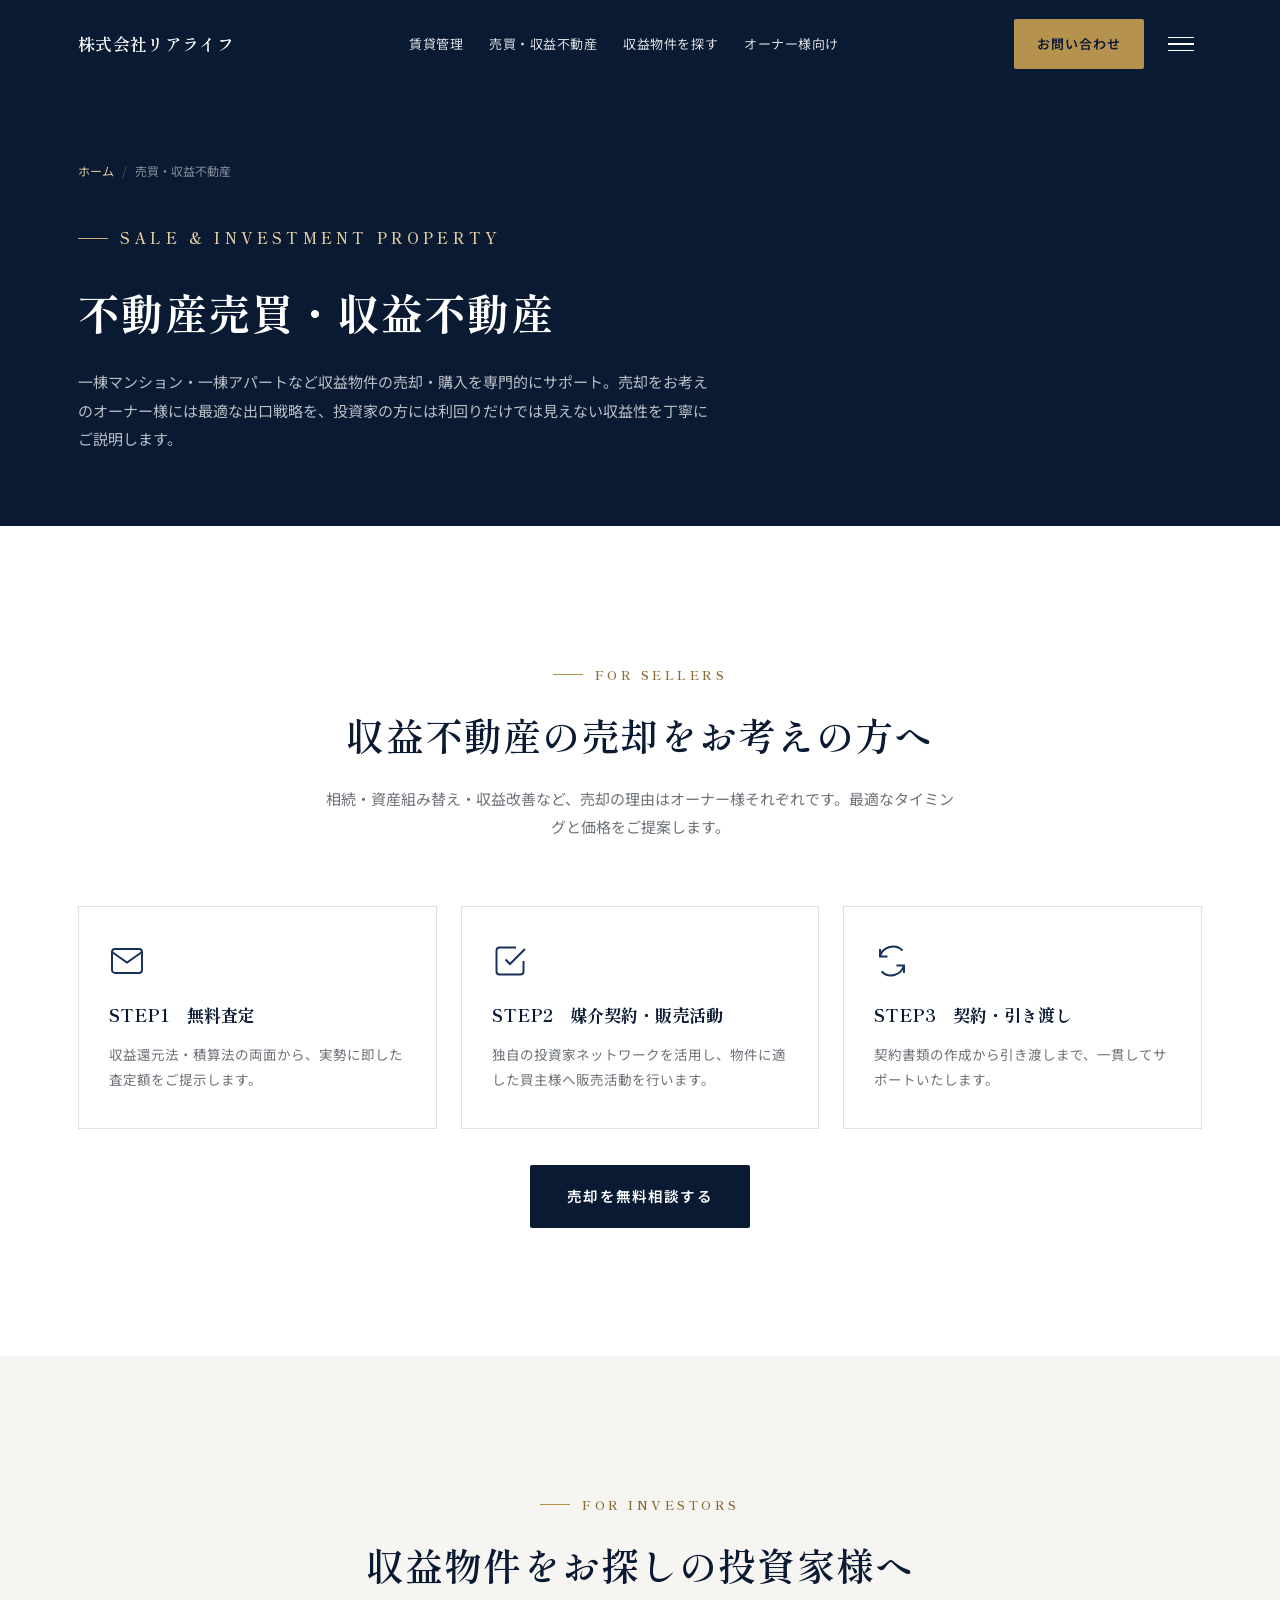
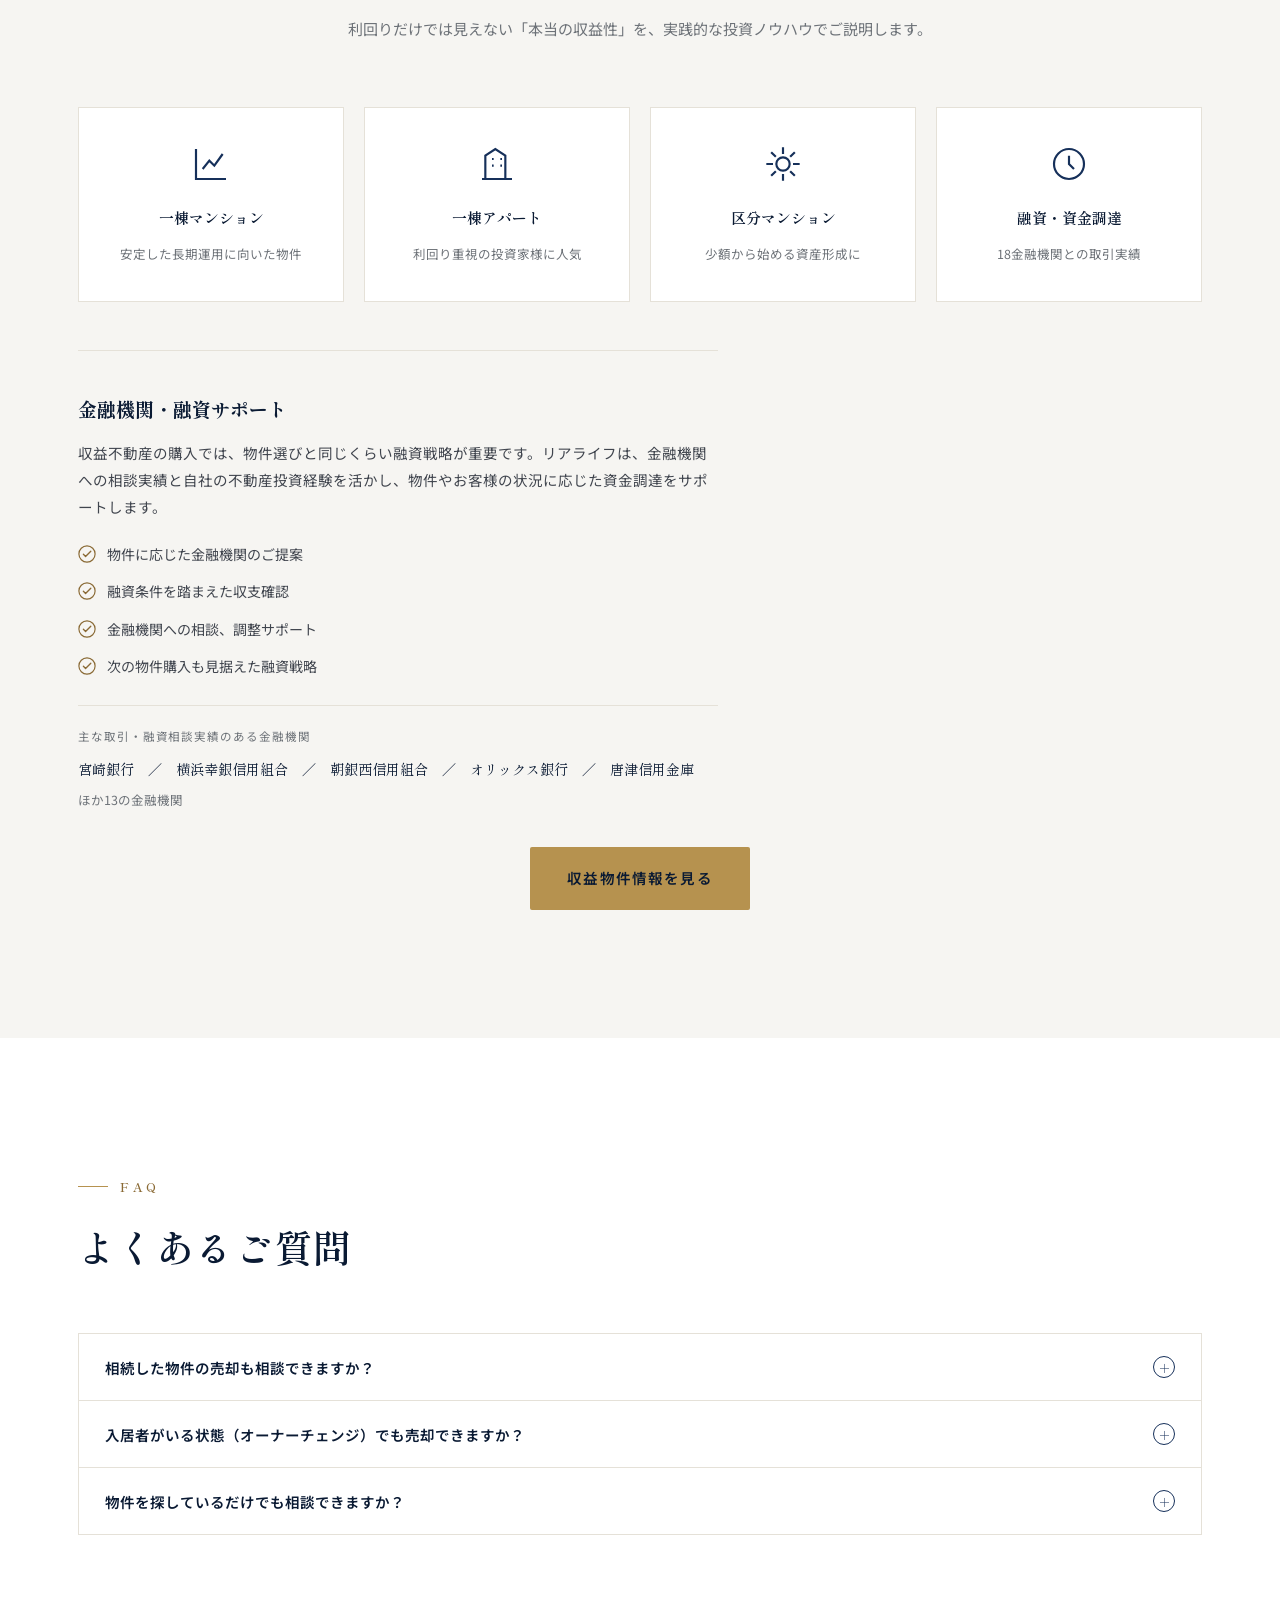
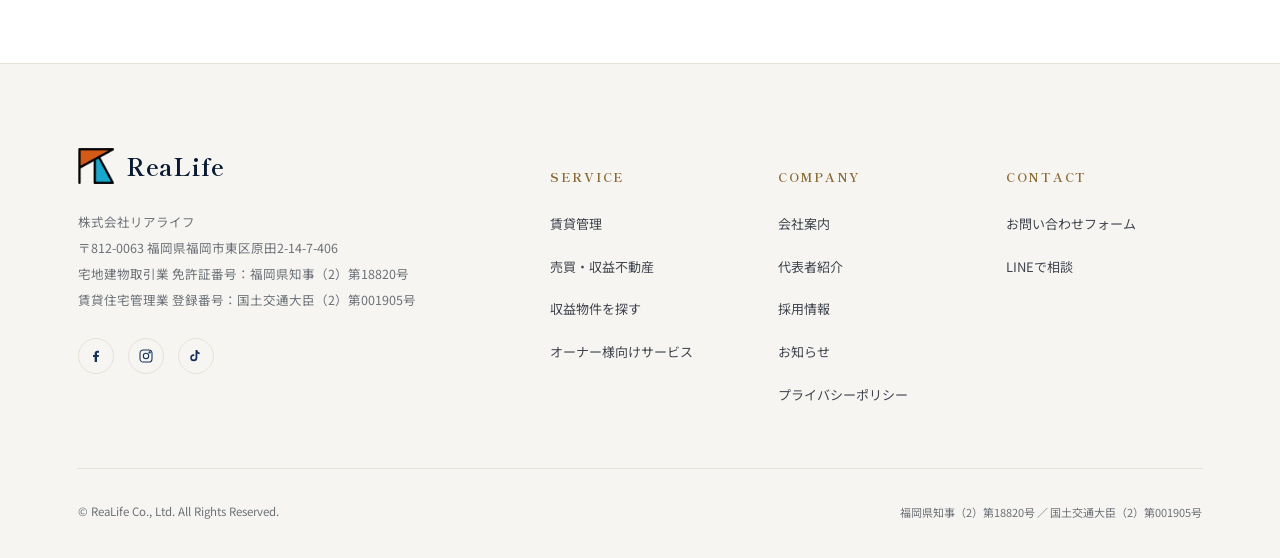
==== commit 501c06d8: "Fix mobile hero crop, and update headcount and registration number sitewide Mobile hero was cropped " ====
--- a/pages/baibai.html
+++ b/pages/baibai.html
@@ -13,12 +13,13 @@
 <meta property="og:title" content="売買・収益不動産｜株式会社リアライフ｜福岡の収益物件売却" />
 <meta property="og:description" content="福岡の収益不動産売買なら株式会社リアライフ。一棟マンション・一棟アパートの売却相談、投資家様への物件紹介まで対応します。" />
 <meta property="og:url" content="https://www.rl-group.jp/pages/baibai.html" />
-<meta property="og:image" content="../assets/img/ogp-realife.jpg" />
+<meta property="og:image" content="https://www.rl-group.jp/assets/img/ogp-realife.jpg" />
+<meta property="og:image:alt" content="株式会社リアライフ" />
 <meta property="og:locale" content="ja_JP" />
 <meta name="twitter:card" content="summary_large_image" />
 <meta name="twitter:title" content="売買・収益不動産｜株式会社リアライフ｜福岡の収益物件売却" />
 <meta name="twitter:description" content="福岡の収益不動産売買なら株式会社リアライフ。一棟マンション・一棟アパートの売却相談、投資家様への物件紹介まで対応します。" />
-<meta name="twitter:image" content="../assets/img/ogp-realife.jpg" />
+<meta name="twitter:image" content="https://www.rl-group.jp/assets/img/ogp-realife.jpg" />
 <link rel="icon" href="../assets/img/logo-icon.png" type="image/png" />
 <meta name="theme-color" content="#eaf6fb" />
 <link rel="preconnect" href="https://fonts.googleapis.com" />
@@ -209,7 +210,7 @@
           株式会社リアライフ<br />
           〒812-0063 福岡県福岡市東区原田2-14-7-406<br />
           宅地建物取引業 免許証番号：福岡県知事（2）第18820号<br />
-          賃貸住宅管理業 登録番号：国土交通大臣(1)第001905号
+          賃貸住宅管理業 登録番号：国土交通大臣（2）第001905号
         </p>
         <div class="footer-sns">
           <a href="https://www.facebook.com/profile.php?id=100063649566721" aria-label="Facebook"><svg viewBox="0 0 24 24" fill="currentColor"><path d="M13.5 21v-7.5h2.5l.5-3H13.5V8.5c0-.9.25-1.5 1.55-1.5H16.5V4.35C16.2 4.3 15.2 4.2 14 4.2c-2.4 0-4 1.45-4 4.1V10.5H7.5v3H10V21h3.5Z"/></svg></a>
@@ -250,7 +251,7 @@
 
     <div class="footer-bottom">
       <span>© ReaLife Co., Ltd. All Rights Reserved.</span>
-      <span class="footer-license">福岡県知事（2）第18820号 ／ 国土交通大臣(1)第001905号</span>
+      <span class="footer-license">福岡県知事（2）第18820号 ／ 国土交通大臣（2）第001905号</span>
     </div>
   </div>
 </footer>
--- a/assets/css/style.css
+++ b/assets/css/style.css
@@ -551,19 +551,16 @@
 }
 @media (max-width: 480px) {
   .hero-media-img {
-    object-position: 88% 50%;
+    object-position: 52% 50%;
   }
 }
 .hero-media::after {
   content: "";
   position: absolute;
   inset: 0;
-  background: linear-gradient(
-    180deg,
-    rgba(6, 14, 28, 0.32) 0%,
-    rgba(6, 14, 28, 0.38) 40%,
-    rgba(6, 14, 28, 0.86) 100%
-  );
+  background:
+    linear-gradient(180deg, rgba(6, 14, 28, 0) 0%, rgba(6, 14, 28, 0.16) 55%, rgba(6, 14, 28, 0.56) 100%),
+    linear-gradient(90deg, rgba(6, 14, 28, 0.62) 0%, rgba(6, 14, 28, 0.34) 32%, rgba(6, 14, 28, 0.08) 55%, rgba(6, 14, 28, 0) 72%);
 }
 .hero-content {
   position: relative;
@@ -662,12 +659,9 @@
     min-height: 92svh;
   }
   .hero-media::after {
-    background: linear-gradient(
-      180deg,
-      rgba(6, 14, 28, 0.5) 0%,
-      rgba(6, 14, 28, 0.58) 40%,
-      rgba(6, 14, 28, 0.93) 100%
-    );
+    background:
+      linear-gradient(180deg, rgba(6, 14, 28, 0.05) 0%, rgba(6, 14, 28, 0.26) 50%, rgba(6, 14, 28, 0.68) 100%),
+      linear-gradient(90deg, rgba(6, 14, 28, 0.7) 0%, rgba(6, 14, 28, 0.4) 35%, rgba(6, 14, 28, 0.1) 60%, rgba(6, 14, 28, 0) 78%);
   }
   .hero-content {
     padding-top: calc(var(--header-h) + 22px);
@@ -1636,6 +1630,51 @@
   }
 }
 
+/* Owner qualifications (president page, near the track record stats) */
+.qualification-block {
+  margin-top: 32px;
+}
+.qualification-label {
+  font-size: 11.5px;
+  letter-spacing: 0.06em;
+  color: var(--ink-500);
+  margin-bottom: 12px;
+}
+.qualification-grid {
+  display: grid;
+  grid-template-columns: repeat(2, 1fr);
+  gap: 10px 24px;
+  list-style: none;
+  padding: 0;
+  margin: 0;
+}
+.qualification-grid li {
+  position: relative;
+  padding-left: 18px;
+  font-size: 13.5px;
+  color: var(--navy-900);
+  line-height: 1.5;
+}
+.qualification-grid li::before {
+  content: "";
+  position: absolute;
+  left: 0;
+  top: 0.55em;
+  width: 6px;
+  height: 6px;
+  border-radius: 50%;
+  background: var(--gold-500);
+}
+@media (max-width: 480px) {
+  .qualification-grid {
+    gap: 8px 12px;
+  }
+  .qualification-grid li {
+    font-size: 12.5px;
+    padding-left: 14px;
+  }
+}
+
 /* Financing support note (used on 売買・収益不動産) */
 .finance-support {
   margin-top: 48px;
@@ -1683,8 +1722,17 @@
 /* ==========================================================================
    Contact
    ========================================================================== */
+/* html already has scroll-padding-top: var(--header-h) sitewide (for other
+   anchor links), which stacks additively with an element's own
+   scroll-margin-top. Values here are set to net out to the intended total
+   offset rather than re-adding the header height on top of it. */
 #contact-form {
-  scroll-margin-top: var(--header-h);
+  scroll-margin-top: 0;
+}
+@media (min-width: 900px) {
+  #contact-form {
+    scroll-margin-top: 20px;
+  }
 }
 .contact-grid {
   display: grid;
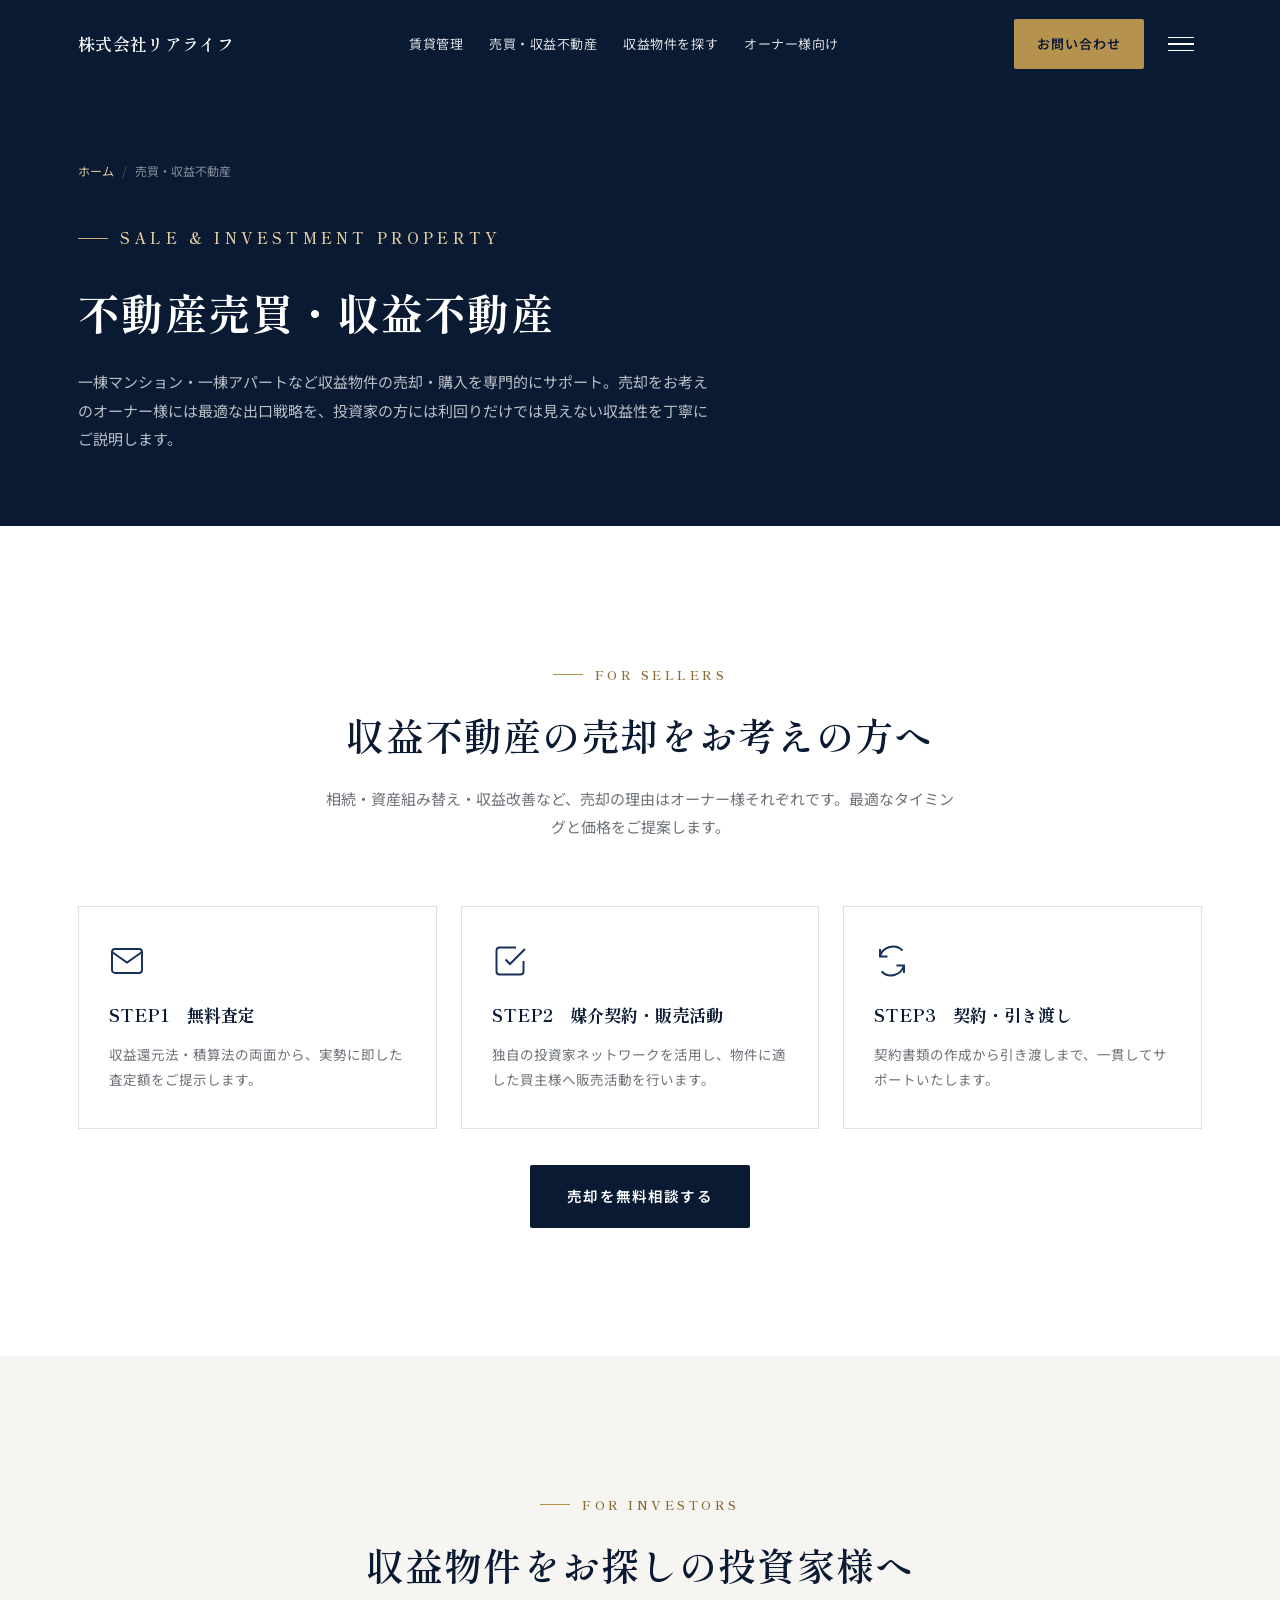
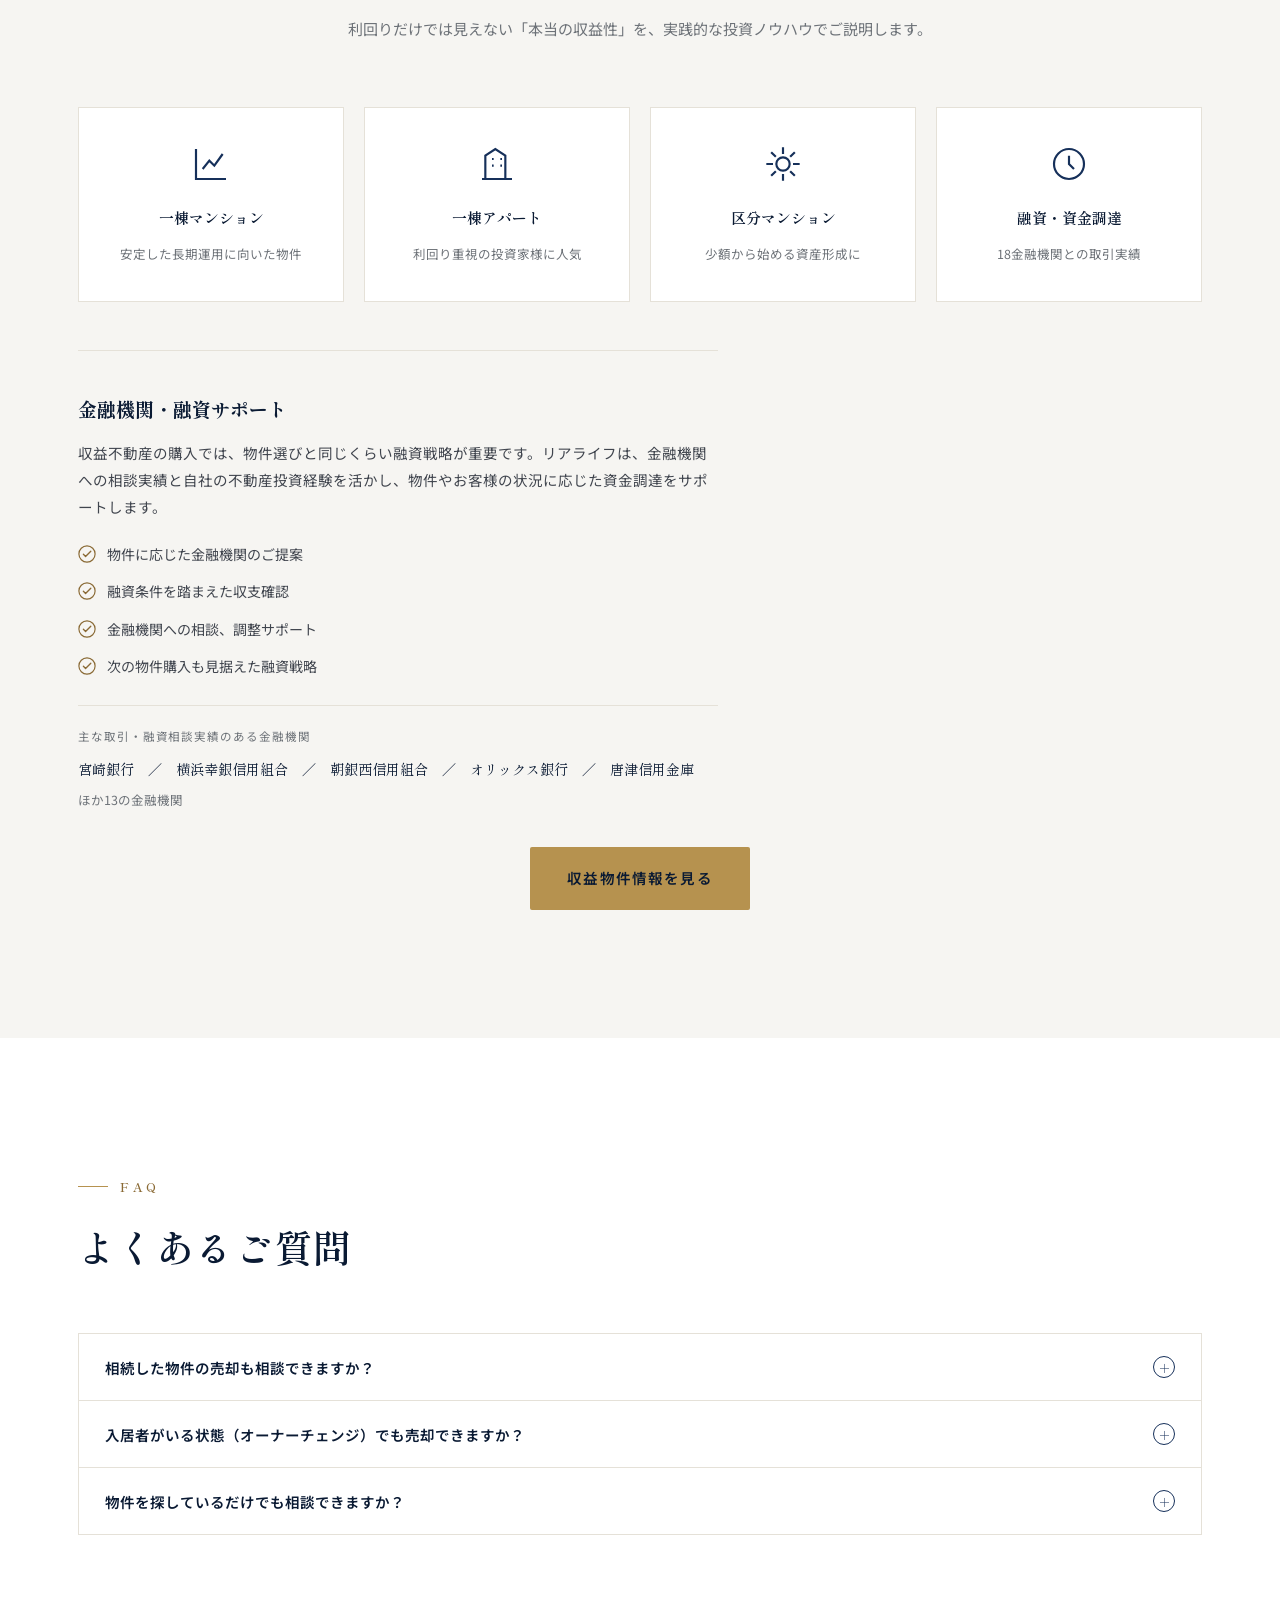
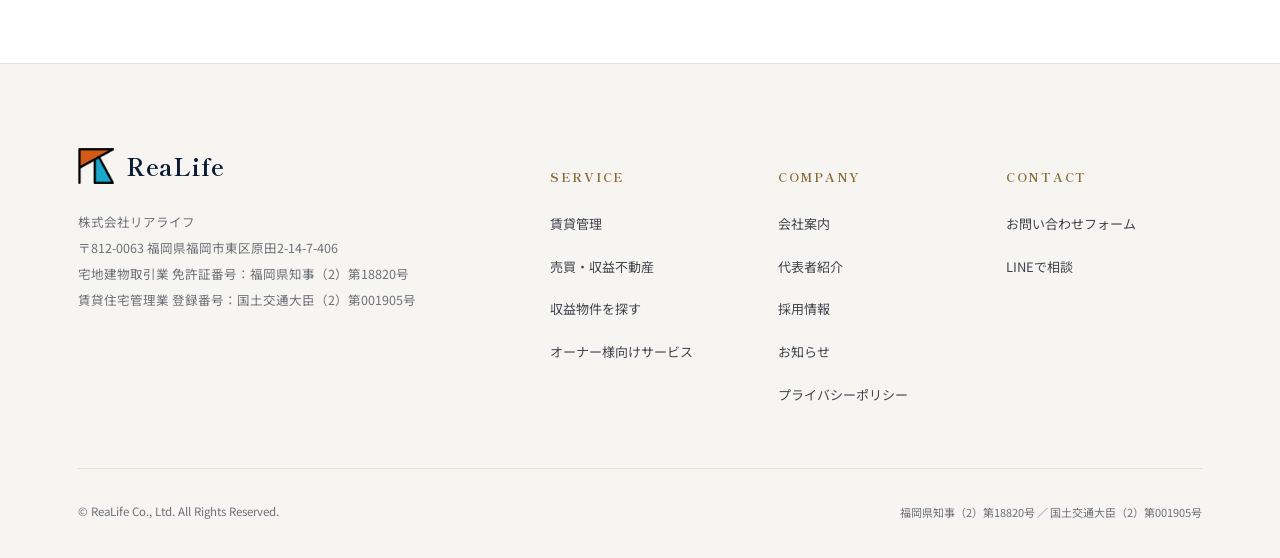
==== commit 45fc4466: "Remove Instagram, Facebook, and TikTok links sitewide Drop the footer social icon row (and its now-u" ====
--- a/pages/baibai.html
+++ b/pages/baibai.html
@@ -212,11 +212,6 @@
           宅地建物取引業 免許証番号：福岡県知事（2）第18820号<br />
           賃貸住宅管理業 登録番号：国土交通大臣（2）第001905号
         </p>
-        <div class="footer-sns">
-          <a href="https://www.facebook.com/profile.php?id=100063649566721" aria-label="Facebook"><svg viewBox="0 0 24 24" fill="currentColor"><path d="M13.5 21v-7.5h2.5l.5-3H13.5V8.5c0-.9.25-1.5 1.55-1.5H16.5V4.35C16.2 4.3 15.2 4.2 14 4.2c-2.4 0-4 1.45-4 4.1V10.5H7.5v3H10V21h3.5Z"/></svg></a>
-          <a href="https://www.instagram.com/manshitsu_madoguchi_realife/" aria-label="Instagram"><svg viewBox="0 0 24 24" fill="none" stroke="currentColor" stroke-width="1.6"><rect x="3" y="3" width="18" height="18" rx="5"/><circle cx="12" cy="12" r="4"/><circle cx="17.5" cy="6.5" r="1"/></svg></a>
-          <a href="https://www.tiktok.com/@realife_manshitsu" aria-label="TikTok"><svg viewBox="0 0 24 24" fill="currentColor"><path d="M14 3c.3 1.9 1.6 3.4 3.5 3.8V9.4c-1.3 0-2.5-.4-3.5-1.1v6.4a5.3 5.3 0 1 1-5.3-5.3c.2 0 .5 0 .7.1v2.6a2.7 2.7 0 1 0 1.9 2.6V3H14Z"/></svg></a>
-        </div>
       </div>
 
       <div class="footer-cols">
--- a/assets/css/style.css
+++ b/assets/css/style.css
@@ -1111,6 +1111,128 @@
   color: var(--navy-700);
   font-weight: 600;
 }
+.property-photo img {
+  width: 100%;
+  height: 100%;
+  object-fit: cover;
+  display: block;
+}
+#property-fukuoka-iikura,
+#property-kurume-nishimachi {
+  /* These cards carry .reveal, whose fade-in transform still shifts them
+     upward by ~22px right after a same-document anchor jump lands;
+     pad the target so the header never overlaps it once that settles. */
+  scroll-margin-top: 24px;
+}
+/* Real-listing cards only (badge row sits in the card body, never over
+   the photo, so the building itself is never obscured). Not used by the
+   sample cards further down the properties page. */
+.property-badges {
+  display: flex;
+  flex-wrap: wrap;
+  gap: 8px;
+  margin-bottom: 12px;
+}
+.property-new {
+  display: inline-block;
+  background: var(--gold-500);
+  color: var(--navy-900);
+  font-family: var(--font-serif);
+  font-size: 11px;
+  font-weight: 700;
+  letter-spacing: 0.08em;
+  padding: 6px 14px;
+}
+.property-status {
+  display: inline-block;
+  background: var(--gold-100);
+  color: var(--gold-700);
+  font-size: 11.5px;
+  font-weight: 700;
+  letter-spacing: 0.04em;
+  padding: 5px 12px;
+}
+.property-name {
+  font-family: var(--font-serif);
+  font-size: 19px;
+  font-weight: 700;
+  line-height: 1.3;
+  color: var(--navy-900);
+  margin: 0 0 8px;
+}
+.property-yield-inline {
+  display: flex;
+  align-items: baseline;
+  gap: 7px;
+  font-size: 12.5px;
+  font-weight: 600;
+  color: var(--gold-700);
+  margin: 0 0 10px;
+}
+.property-yield-inline strong {
+  font-family: var(--font-serif);
+  font-size: 18px;
+  font-weight: 700;
+}
+.property-cta {
+  margin-top: 18px;
+}
+.property-disclaimer {
+  margin-top: 14px;
+  font-size: 10.5px;
+  line-height: 1.6;
+  color: var(--ink-500);
+}
+.property-note {
+  margin-top: 10px;
+  font-size: 11px;
+  line-height: 1.6;
+  color: var(--ink-500);
+}
+.property-teaser-more {
+  margin-top: 32px;
+  text-align: center;
+}
+
+/* Top-page teaser grid and the two real-listing cards on the properties
+   page share the same alignment treatment: flex the card body so the
+   button/note/disclaimer anchor to the same baseline regardless of small
+   differences in meta text length, and keep both cards' overall height
+   in sync. Scoped by ID on the properties page so the sample listings
+   further down are untouched. */
+.property-teaser-grid .property-card,
+#property-fukuoka-iikura,
+#property-kurume-nishimachi {
+  display: flex;
+  flex-direction: column;
+}
+.property-teaser-grid .property-body,
+#property-fukuoka-iikura .property-body,
+#property-kurume-nishimachi .property-body {
+  flex: 1;
+  display: flex;
+  flex-direction: column;
+}
+.property-teaser-grid .property-cta,
+#property-fukuoka-iikura .property-cta,
+#property-kurume-nishimachi .property-cta {
+  margin-top: auto;
+  padding-top: 18px;
+}
+
+/* Reserve two lines for the property name so a one-line name and a
+   two-line name still leave yield/price/meta/button starting at the same
+   height across the two cards — desktop only; mobile stacks the cards
+   so the fixed reservation would just leave empty space. */
+@media (min-width: 600px) {
+  .property-teaser-grid .property-name,
+  #property-fukuoka-iikura .property-name,
+  #property-kurume-nishimachi .property-name {
+    min-height: 2.6em;
+    display: flex;
+    align-items: flex-end;
+  }
+}
 
 /* ==========================================================================
    Owner pain-point section — quiet, off-white, gold emphasis only
@@ -1820,30 +1942,6 @@
   font-size: 12.5px;
   line-height: 2.1;
   color: var(--ink-500);
-}
-.footer-sns {
-  display: flex;
-  gap: 14px;
-  margin-top: 24px;
-}
-.footer-sns a {
-  width: 36px;
-  height: 36px;
-  display: flex;
-  align-items: center;
-  justify-content: center;
-  color: var(--navy-700);
-  border: 1px solid var(--line);
-  border-radius: 50%;
-  transition: border-color 0.4s var(--ease), color 0.4s var(--ease);
-}
-.footer-sns a:hover {
-  border-color: var(--gold-500);
-  color: var(--gold-700);
-}
-.footer-sns svg {
-  width: 16px;
-  height: 16px;
 }
 .footer-cols {
   display: grid;
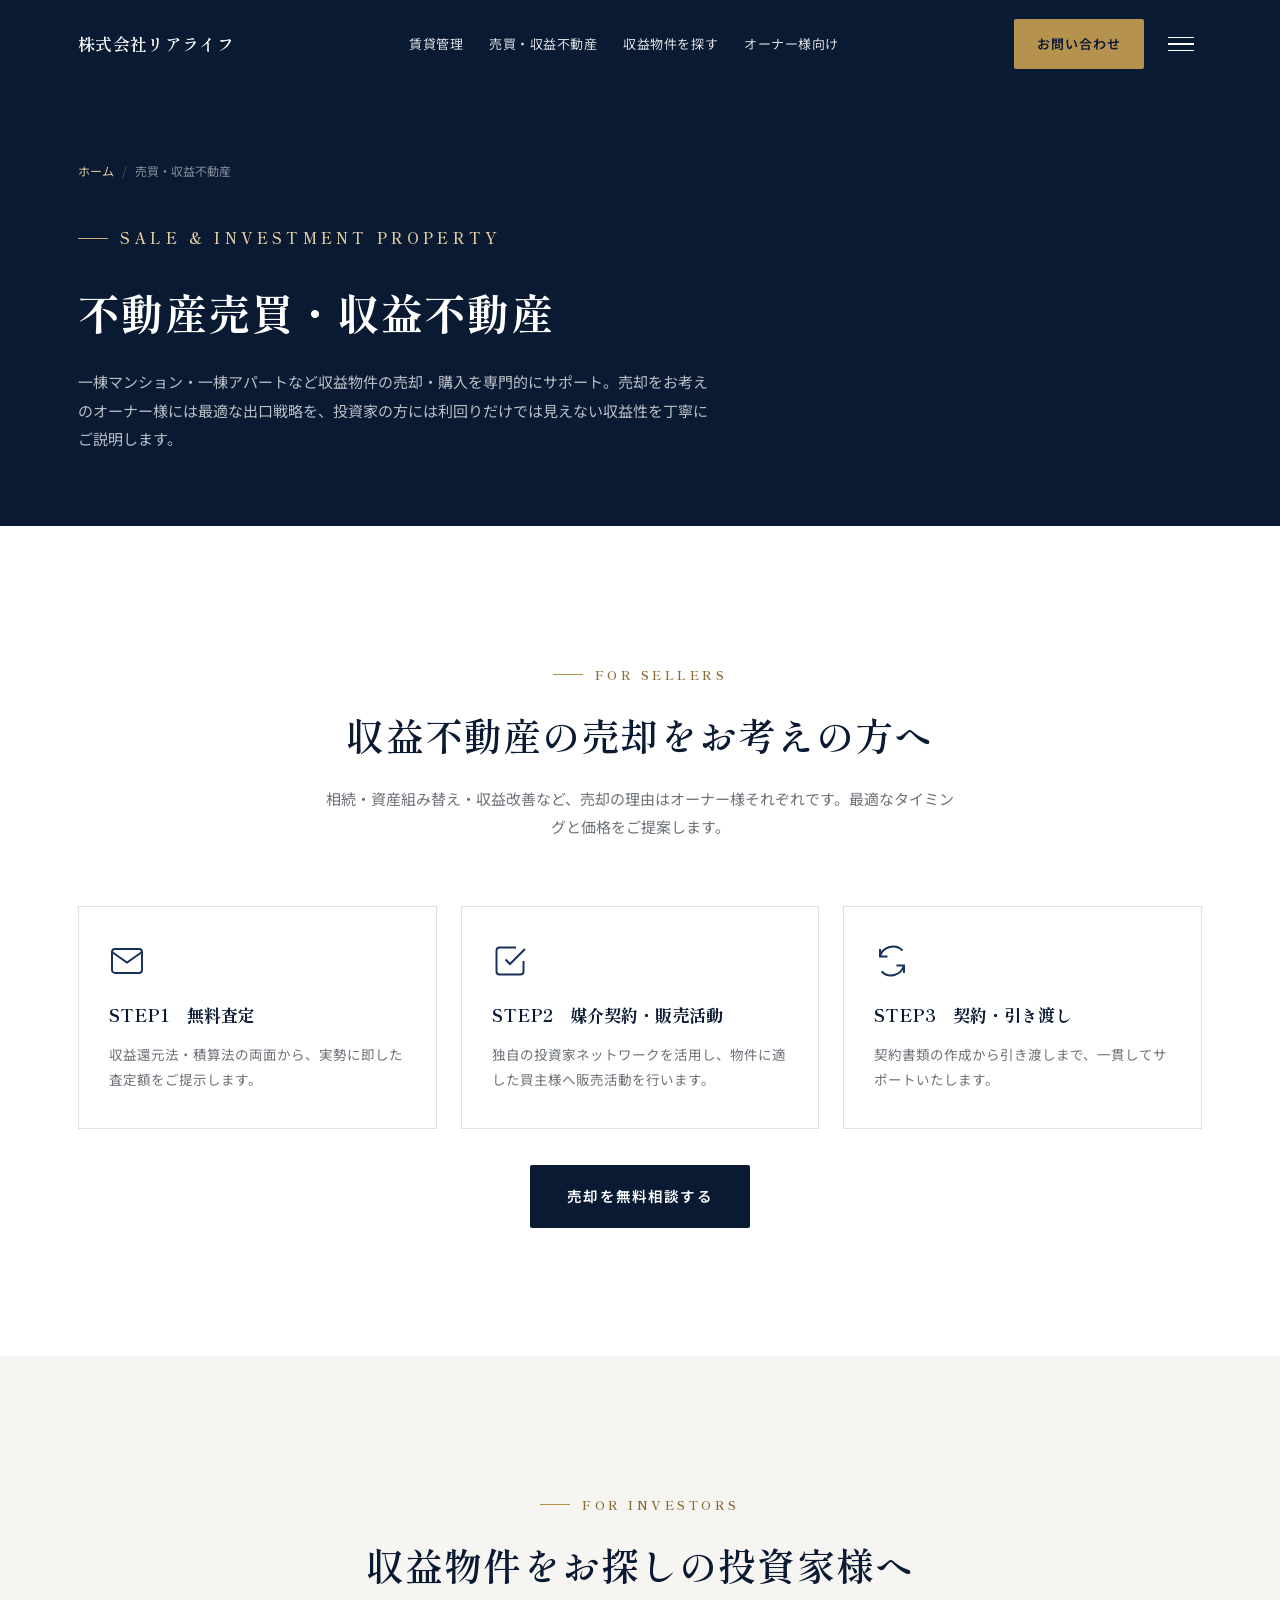
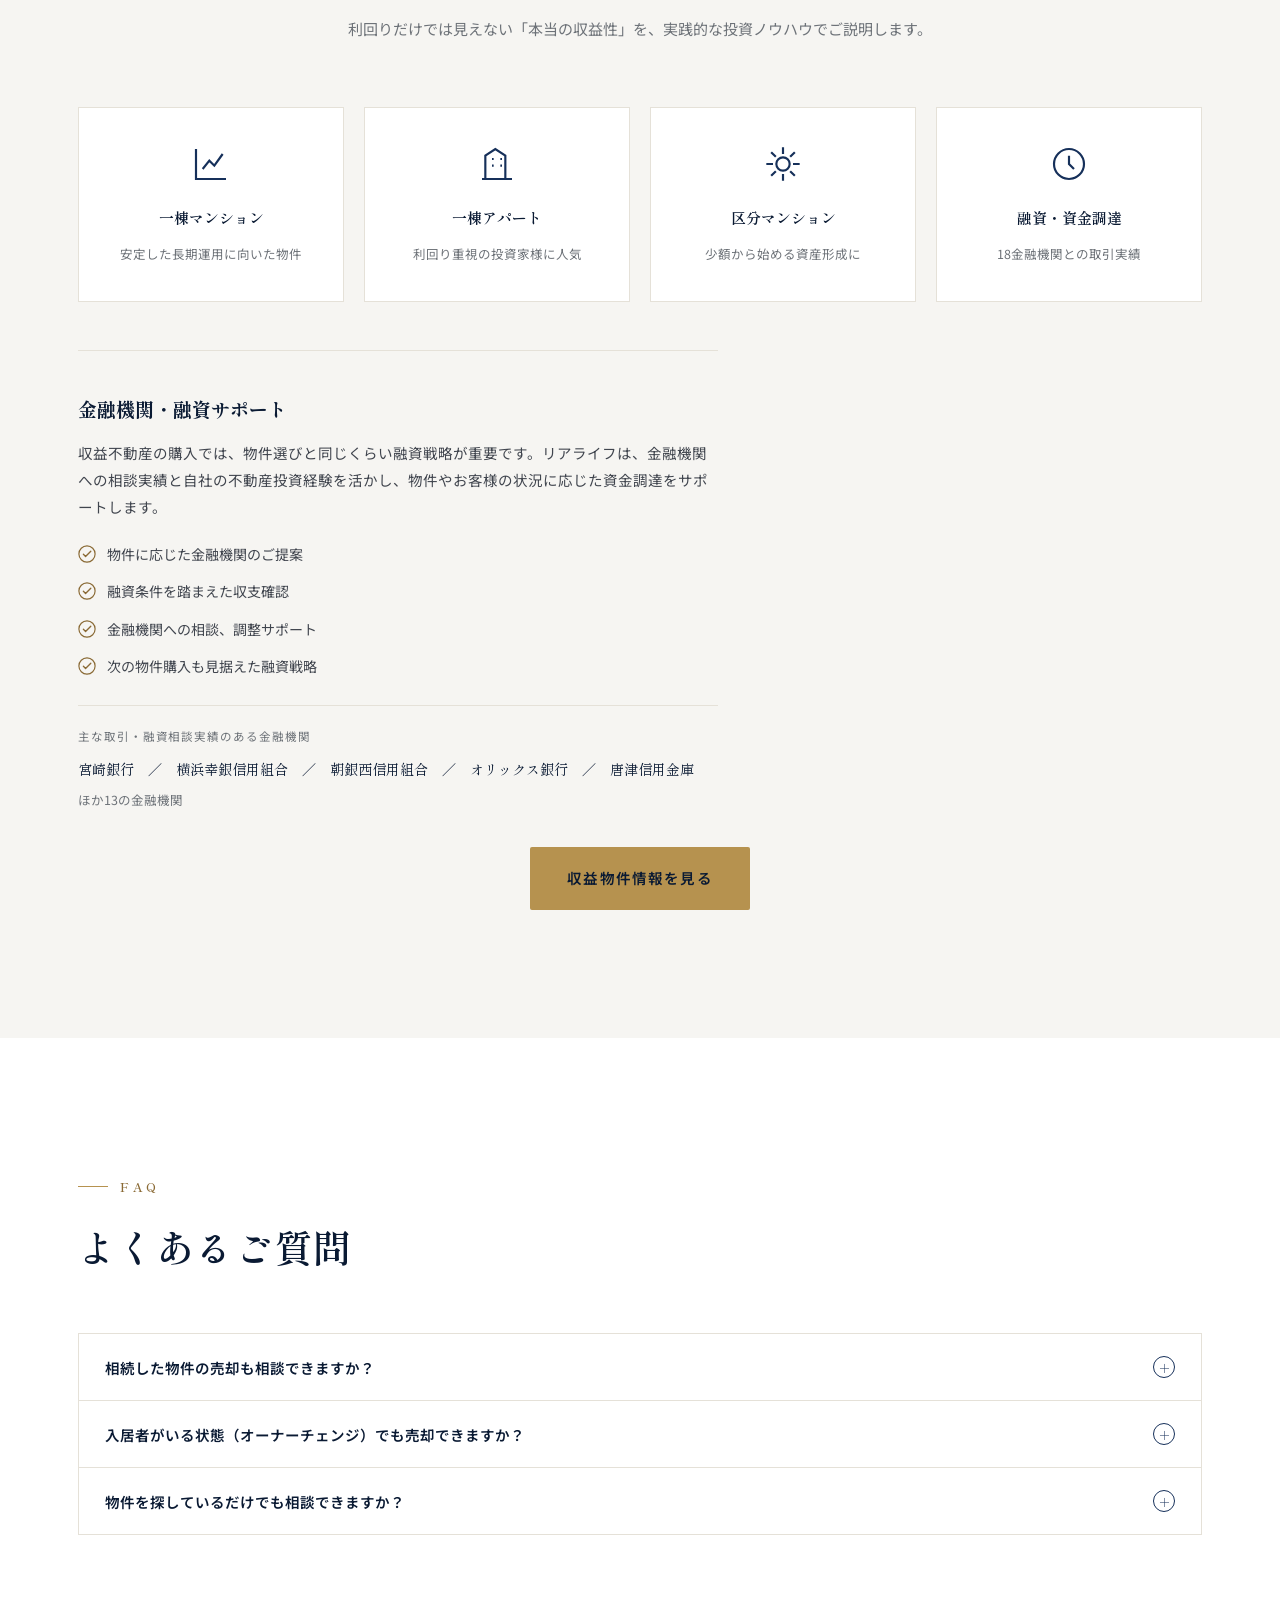
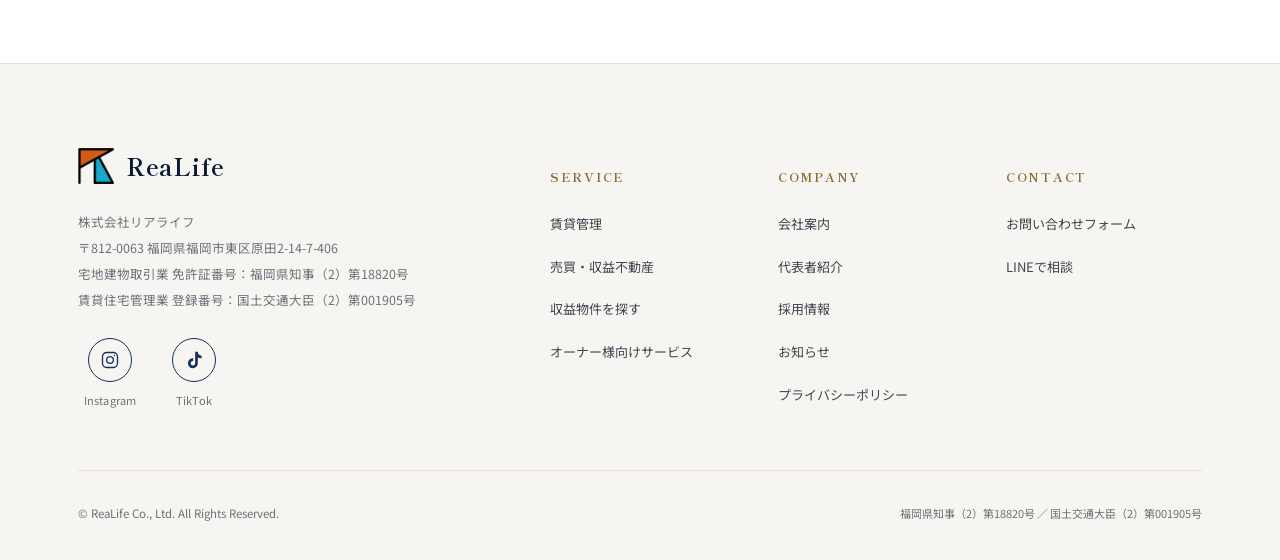
==== commit 688aabd5: "Add Instagram and TikTok icons to the footer Adds a small icon row (44px circular buttons, navy outl" ====
--- a/pages/baibai.html
+++ b/pages/baibai.html
@@ -5,27 +5,27 @@
 <meta name="viewport" content="width=device-width, initial-scale=1, viewport-fit=cover" />
 <title>売買・収益不動産｜株式会社リアライフ｜福岡の収益物件売却</title>
 <meta name="description" content="福岡の収益不動産売買なら株式会社リアライフ。一棟マンション・一棟アパートの売却相談、投資家様への物件紹介まで対応します。" />
-<link rel="canonical" href="https://www.rl-group.jp/pages/baibai.html" />
+<link rel="canonical" href="https://realife-group.jp/pages/baibai.html" />
 
 <!-- Open Graph -->
 <meta property="og:type" content="website" />
 <meta property="og:site_name" content="株式会社リアライフ" />
 <meta property="og:title" content="売買・収益不動産｜株式会社リアライフ｜福岡の収益物件売却" />
 <meta property="og:description" content="福岡の収益不動産売買なら株式会社リアライフ。一棟マンション・一棟アパートの売却相談、投資家様への物件紹介まで対応します。" />
-<meta property="og:url" content="https://www.rl-group.jp/pages/baibai.html" />
-<meta property="og:image" content="https://www.rl-group.jp/assets/img/ogp-realife.jpg" />
+<meta property="og:url" content="https://realife-group.jp/pages/baibai.html" />
+<meta property="og:image" content="https://realife-group.jp/assets/img/ogp-realife.jpg" />
 <meta property="og:image:alt" content="株式会社リアライフ" />
 <meta property="og:locale" content="ja_JP" />
 <meta name="twitter:card" content="summary_large_image" />
 <meta name="twitter:title" content="売買・収益不動産｜株式会社リアライフ｜福岡の収益物件売却" />
 <meta name="twitter:description" content="福岡の収益不動産売買なら株式会社リアライフ。一棟マンション・一棟アパートの売却相談、投資家様への物件紹介まで対応します。" />
-<meta name="twitter:image" content="https://www.rl-group.jp/assets/img/ogp-realife.jpg" />
+<meta name="twitter:image" content="https://realife-group.jp/assets/img/ogp-realife.jpg" />
 <link rel="icon" href="../assets/img/logo-icon.png" type="image/png" />
 <meta name="theme-color" content="#eaf6fb" />
 <link rel="preconnect" href="https://fonts.googleapis.com" />
 <link rel="preconnect" href="https://fonts.gstatic.com" crossorigin />
 <link href="https://fonts.googleapis.com/css2?family=Shippori+Mincho:wght@500;600;700&family=Noto+Sans+JP:wght@400;500;600;700&display=swap" rel="stylesheet" />
-<link rel="stylesheet" href="../assets/css/style.css" />
+<link rel="stylesheet" href="../assets/css/style.css?v=3" />
 </head>
 <body>
 
@@ -212,6 +212,26 @@
           宅地建物取引業 免許証番号：福岡県知事（2）第18820号<br />
           賃貸住宅管理業 登録番号：国土交通大臣（2）第001905号
         </p>
+        <div class="footer-social">
+          <a href="https://www.instagram.com/realife_group/" target="_blank" rel="noopener noreferrer" class="footer-social-link" aria-label="Instagram（外部サイトが新しいタブで開きます）">
+            <span class="footer-social-icon">
+              <svg viewBox="0 0 24 24" fill="none" stroke="currentColor" stroke-width="1.6" aria-hidden="true">
+                <rect x="3" y="3" width="18" height="18" rx="5"/>
+                <circle cx="12" cy="12" r="4"/>
+                <circle cx="17.4" cy="6.6" r="0.9" fill="currentColor" stroke="none"/>
+              </svg>
+            </span>
+            <span class="footer-social-label">Instagram</span>
+          </a>
+          <a href="https://www.tiktok.com/@realife_hukuoka" target="_blank" rel="noopener noreferrer" class="footer-social-link" aria-label="TikTok（外部サイトが新しいタブで開きます）">
+            <span class="footer-social-icon">
+              <svg viewBox="0 0 24 24" fill="currentColor" aria-hidden="true">
+                <path d="M16.6 2h-3.2v13.9a2.7 2.7 0 1 1-2.35-2.68v-3.25a5.95 5.95 0 1 0 5.55 5.93V8.62a7.9 7.9 0 0 0 4.5 1.4V6.77a4.72 4.72 0 0 1-4.5-4.77Z"/>
+              </svg>
+            </span>
+            <span class="footer-social-label">TikTok</span>
+          </a>
+        </div>
       </div>
 
       <div class="footer-cols">
@@ -238,7 +258,7 @@
           <h5>CONTACT</h5>
           <ul>
             <li><a href="contact.html">お問い合わせフォーム</a></li>
-            <li><a href="#">LINEで相談</a></li>
+            <li><a href="https://lin.ee/W5oG8Or" target="_blank" rel="noopener noreferrer">LINEで相談</a></li>
           </ul>
         </div>
       </div>
@@ -252,7 +272,7 @@
 </footer>
 
 <div class="mobile-cta-bar" aria-label="お問い合わせクイックメニュー">
-  <a href="#" class="cta-line">
+  <a href="https://lin.ee/W5oG8Or" class="cta-line" target="_blank" rel="noopener noreferrer">
     <svg viewBox="0 0 24 24" fill="currentColor"><path d="M12 2C6.48 2 2 5.94 2 10.8c0 2.8 1.55 5.28 3.97 6.9-.13.98-.5 2.36-1.15 3.6-.1.2.09.42.3.36 1.98-.55 3.5-1.32 4.32-1.82.83.16 1.7.24 2.56.24 5.52 0 10-3.94 10-8.8S17.52 2 12 2Z"/></svg>
     LINE相談
   </a>
@@ -270,6 +290,6 @@
   <svg viewBox="0 0 24 24" fill="none" stroke="currentColor" stroke-width="2"><path d="M18 15l-6-6-6 6"/></svg>
 </button>
 
-<script src="../assets/js/main.js"></script>
+<script src="../assets/js/main.js?v=2"></script>
 </body>
 </html>
--- a/assets/css/style.css
+++ b/assets/css/style.css
@@ -688,6 +688,11 @@
 .hero-note {
   margin-top: 26px;
 }
+@media (max-width: 340px) {
+  .hero-title {
+    font-size: 30px;
+  }
+}
 @media (max-width: 640px) and (max-height: 700px) {
   .hero-content {
     padding-top: calc(var(--header-h) + 6px);
@@ -1032,9 +1037,9 @@
   gap: 24px;
   margin-top: 40px;
 }
-@media (min-width: 600px) {
+@media (min-width: 1100px) {
   .property-teaser-grid {
-    grid-template-columns: repeat(2, 1fr);
+    grid-template-columns: repeat(3, 1fr);
   }
 }
 .property-card {
@@ -1052,28 +1057,6 @@
   position: relative;
   overflow: hidden;
 }
-.property-photo svg {
-  width: 100%;
-  height: 100%;
-  transition: transform 1.4s var(--ease-slow);
-}
-.property-card:hover .property-photo svg {
-  transform: scale(1.05);
-}
-.property-yield {
-  position: absolute;
-  top: 14px;
-  left: 14px;
-  background: var(--navy-900);
-  color: var(--gold-400);
-  font-family: var(--font-serif);
-  font-size: 13px;
-  padding: 7px 14px;
-}
-.property-yield strong {
-  font-size: 18px;
-  font-variant-numeric: tabular-nums;
-}
 .property-body {
   padding: 24px 26px 28px;
 }
@@ -1102,14 +1085,6 @@
 .property-meta span strong {
   color: var(--ink-700);
   font-weight: 500;
-}
-.property-more {
-  margin-top: 18px;
-  display: flex;
-  justify-content: flex-end;
-  font-size: 13px;
-  color: var(--navy-700);
-  font-weight: 600;
 }
 .property-photo img {
   width: 100%;
@@ -1118,7 +1093,11 @@
   display: block;
 }
 #property-fukuoka-iikura,
-#property-kurume-nishimachi {
+#property-kurume-nishimachi,
+#property-kasuga-yayoi,
+#property-fukuoka-wajirohigashi,
+#property-fukuoka-odo,
+#property-munakata-ishimaru {
   /* These cards carry .reveal, whose fade-in transform still shifts them
      upward by ~22px right after a same-document anchor jump lands;
      pad the target so the header never overlaps it once that settles. */
@@ -1202,32 +1181,65 @@
    further down are untouched. */
 .property-teaser-grid .property-card,
 #property-fukuoka-iikura,
-#property-kurume-nishimachi {
+#property-kurume-nishimachi,
+#property-kasuga-yayoi,
+#property-fukuoka-wajirohigashi,
+#property-fukuoka-odo,
+#property-munakata-ishimaru {
   display: flex;
   flex-direction: column;
 }
 .property-teaser-grid .property-body,
 #property-fukuoka-iikura .property-body,
-#property-kurume-nishimachi .property-body {
+#property-kurume-nishimachi .property-body,
+#property-kasuga-yayoi .property-body,
+#property-fukuoka-wajirohigashi .property-body,
+#property-fukuoka-odo .property-body,
+#property-munakata-ishimaru .property-body {
   flex: 1;
   display: flex;
   flex-direction: column;
 }
-.property-teaser-grid .property-cta,
-#property-fukuoka-iikura .property-cta,
-#property-kurume-nishimachi .property-cta {
+.property-teaser-grid .property-cta {
   margin-top: auto;
   padding-top: 18px;
 }
+/* The properties page cards can carry a different number of trailing
+   disclaimer lines (e.g. a property-specific caveat), so anchoring the
+   button with margin-top:auto — which balances against *all* remaining
+   space, trailing content included — would shift it out of line with
+   the other cards. Leading content (badges/name/yield/price/meta) is
+   already uniform via the min-height name reservation below, so a
+   fixed margin here keeps the button aligned regardless of what
+   follows it. */
+#property-fukuoka-iikura .property-cta,
+#property-kurume-nishimachi .property-cta,
+#property-kasuga-yayoi .property-cta,
+#property-fukuoka-wajirohigashi .property-cta,
+#property-fukuoka-odo .property-cta,
+#property-munakata-ishimaru .property-cta {
+  margin-top: 18px;
+}
 
 /* Reserve two lines for the property name so a one-line name and a
    two-line name still leave yield/price/meta/button starting at the same
-   height across the two cards — desktop only; mobile stacks the cards
-   so the fixed reservation would just leave empty space. */
-@media (min-width: 600px) {
-  .property-teaser-grid .property-name,
+   height across all cards. Each breakpoint matches the width at
+   which that particular grid actually puts cards side by side — below
+   it the cards stack, where the reservation would just waste space. */
+@media (min-width: 700px) {
   #property-fukuoka-iikura .property-name,
-  #property-kurume-nishimachi .property-name {
+  #property-kurume-nishimachi .property-name,
+  #property-kasuga-yayoi .property-name,
+  #property-fukuoka-wajirohigashi .property-name,
+  #property-fukuoka-odo .property-name,
+  #property-munakata-ishimaru .property-name {
+    min-height: 2.6em;
+    display: flex;
+    align-items: flex-end;
+  }
+}
+@media (min-width: 1100px) {
+  .property-teaser-grid .property-name {
     min-height: 2.6em;
     display: flex;
     align-items: flex-end;
@@ -1242,6 +1254,34 @@
   background: var(--paper);
   color: var(--navy-900);
   overflow: hidden;
+}
+/* Owner page only: the section above this final CTA lost its own button,
+   so the two now flow as one continuous off-white block — tighten the
+   shared edge instead of leaving the standard double section-pad gap. */
+.owner-vacancy-section {
+  padding-bottom: 56px;
+}
+.owner-vacancy-section .section-head {
+  margin-bottom: 0;
+}
+.owner-section-tight {
+  padding-top: 56px;
+}
+@media (max-width: 900px) {
+  .owner-vacancy-section {
+    padding-bottom: 40px;
+  }
+  .owner-section-tight {
+    padding-top: 40px;
+  }
+}
+@media (max-width: 640px) {
+  .owner-vacancy-section {
+    padding-bottom: 32px;
+  }
+  .owner-section-tight {
+    padding-top: 32px;
+  }
 }
 .owner-question {
   font-family: var(--font-serif);
@@ -1409,6 +1449,39 @@
 .news-more {
   margin-top: 36px;
   text-align: center;
+}
+.event-perk-box {
+  background: var(--gold-100);
+  border: 2px solid var(--gold-500);
+  padding: 32px 24px;
+  text-align: center;
+  margin: 24px 0 40px;
+}
+.event-perk-box .event-perk-lead {
+  font-size: 14.5px;
+  color: var(--navy-900);
+  margin-bottom: 10px;
+}
+.event-perk-box .event-perk-amount {
+  font-family: var(--font-serif);
+  font-size: 22px;
+  color: var(--gold-700);
+  font-weight: 700;
+  margin-bottom: 10px;
+}
+.event-perk-box .event-perk-amount strong {
+  font-size: 30px;
+}
+.event-perk-box .event-perk-note {
+  font-size: 12.5px;
+  color: var(--ink-500);
+  margin-bottom: 0;
+}
+.news-empty {
+  padding: 48px 0;
+  text-align: center;
+  color: var(--ink-500);
+  font-size: 14px;
 }
 
 /* ==========================================================================
@@ -1942,6 +2015,44 @@
   font-size: 12.5px;
   line-height: 2.1;
   color: var(--ink-500);
+}
+.footer-social {
+  display: flex;
+  gap: 20px;
+  margin-top: 24px;
+}
+.footer-social-link {
+  display: flex;
+  flex-direction: column;
+  align-items: center;
+  gap: 8px;
+  width: 64px;
+}
+.footer-social-icon {
+  width: 44px;
+  height: 44px;
+  border-radius: 50%;
+  border: 1px solid var(--navy-700);
+  color: var(--navy-700);
+  display: flex;
+  align-items: center;
+  justify-content: center;
+  transition: background 0.3s var(--ease), color 0.3s var(--ease), border-color 0.3s var(--ease);
+}
+.footer-social-icon svg {
+  width: 20px;
+  height: 20px;
+}
+.footer-social-link:hover .footer-social-icon,
+.footer-social-link:focus-visible .footer-social-icon {
+  background: var(--navy-900);
+  border-color: var(--navy-900);
+  color: var(--white);
+}
+.footer-social-label {
+  font-size: 11px;
+  color: var(--ink-500);
+  letter-spacing: 0.02em;
 }
 .footer-cols {
   display: grid;
@@ -2136,6 +2247,7 @@
    ========================================================================== */
 .prose {
   max-width: 760px;
+  margin: 0 auto;
 }
 .prose h2 {
   font-family: var(--font-serif);
@@ -2241,6 +2353,52 @@
 }
 .bukken-empty.is-visible {
   display: block;
+}
+
+/* ==========================================================================
+   Sub-page: recruit — preparing (coming soon) notice
+   ========================================================================== */
+.recruit-preparing {
+  padding-top: 88px;
+  padding-bottom: 96px;
+}
+.preparing-panel {
+  max-width: 420px;
+  margin: 0 auto;
+  text-align: center;
+  padding: 56px 40px;
+  background: var(--white);
+  border: 1px solid var(--line);
+}
+.preparing-icon {
+  width: 56px;
+  height: 56px;
+  margin: 0 auto 24px;
+  color: var(--gold-500);
+}
+.preparing-icon svg {
+  width: 100%;
+  height: 100%;
+}
+.preparing-badge {
+  display: inline-block;
+  font-family: var(--font-serif);
+  font-size: 12px;
+  font-weight: 700;
+  letter-spacing: 0.12em;
+  color: var(--navy-900);
+  background: var(--gold-100);
+  padding: 8px 20px;
+  border: 1px solid var(--gold-300);
+}
+@media (max-width: 640px) {
+  .recruit-preparing {
+    padding-top: 64px;
+    padding-bottom: 72px;
+  }
+  .preparing-panel {
+    padding: 44px 24px;
+  }
 }
 
 /* ==========================================================================
@@ -2462,6 +2620,38 @@
 .form-submit {
   text-align: center;
 }
+.btn:disabled {
+  opacity: 0.6;
+  cursor: not-allowed;
+  transform: none !important;
+  box-shadow: none !important;
+}
+.form-alert {
+  margin-bottom: 28px;
+  padding: 14px 18px;
+  background: #fdf1f0;
+  border: 1px solid #e7b4ae;
+  color: #8a2e24;
+  font-size: 13.5px;
+  line-height: 1.7;
+}
+.form-result {
+  background: var(--white);
+  border: 1px solid var(--line);
+  padding: 60px 44px;
+  text-align: center;
+}
+.form-result p {
+  font-size: 16px;
+  line-height: 1.9;
+  color: var(--navy-900);
+  font-weight: 600;
+}
+@media (max-width: 640px) {
+  .form-result {
+    padding: 40px 24px;
+  }
+}
 
 /* ==========================================================================
    Sub-page: FAQ / accordion
